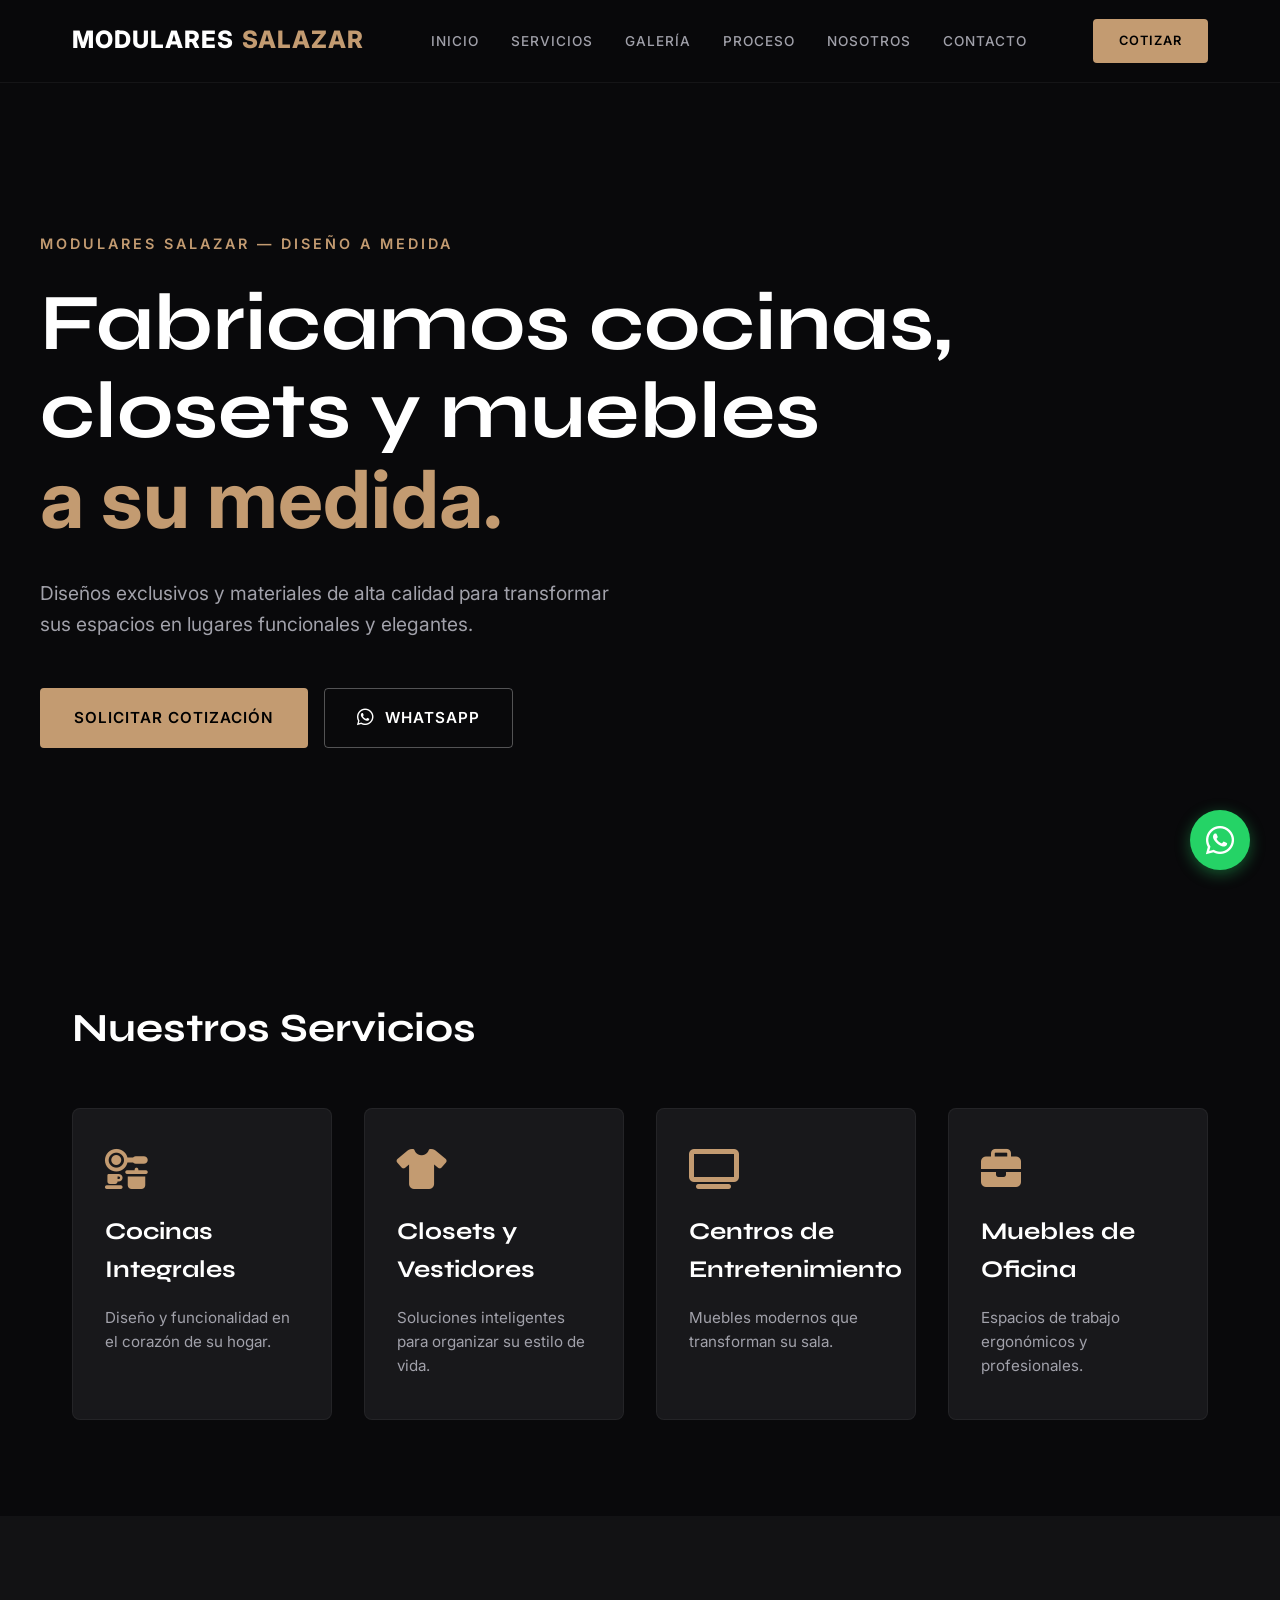
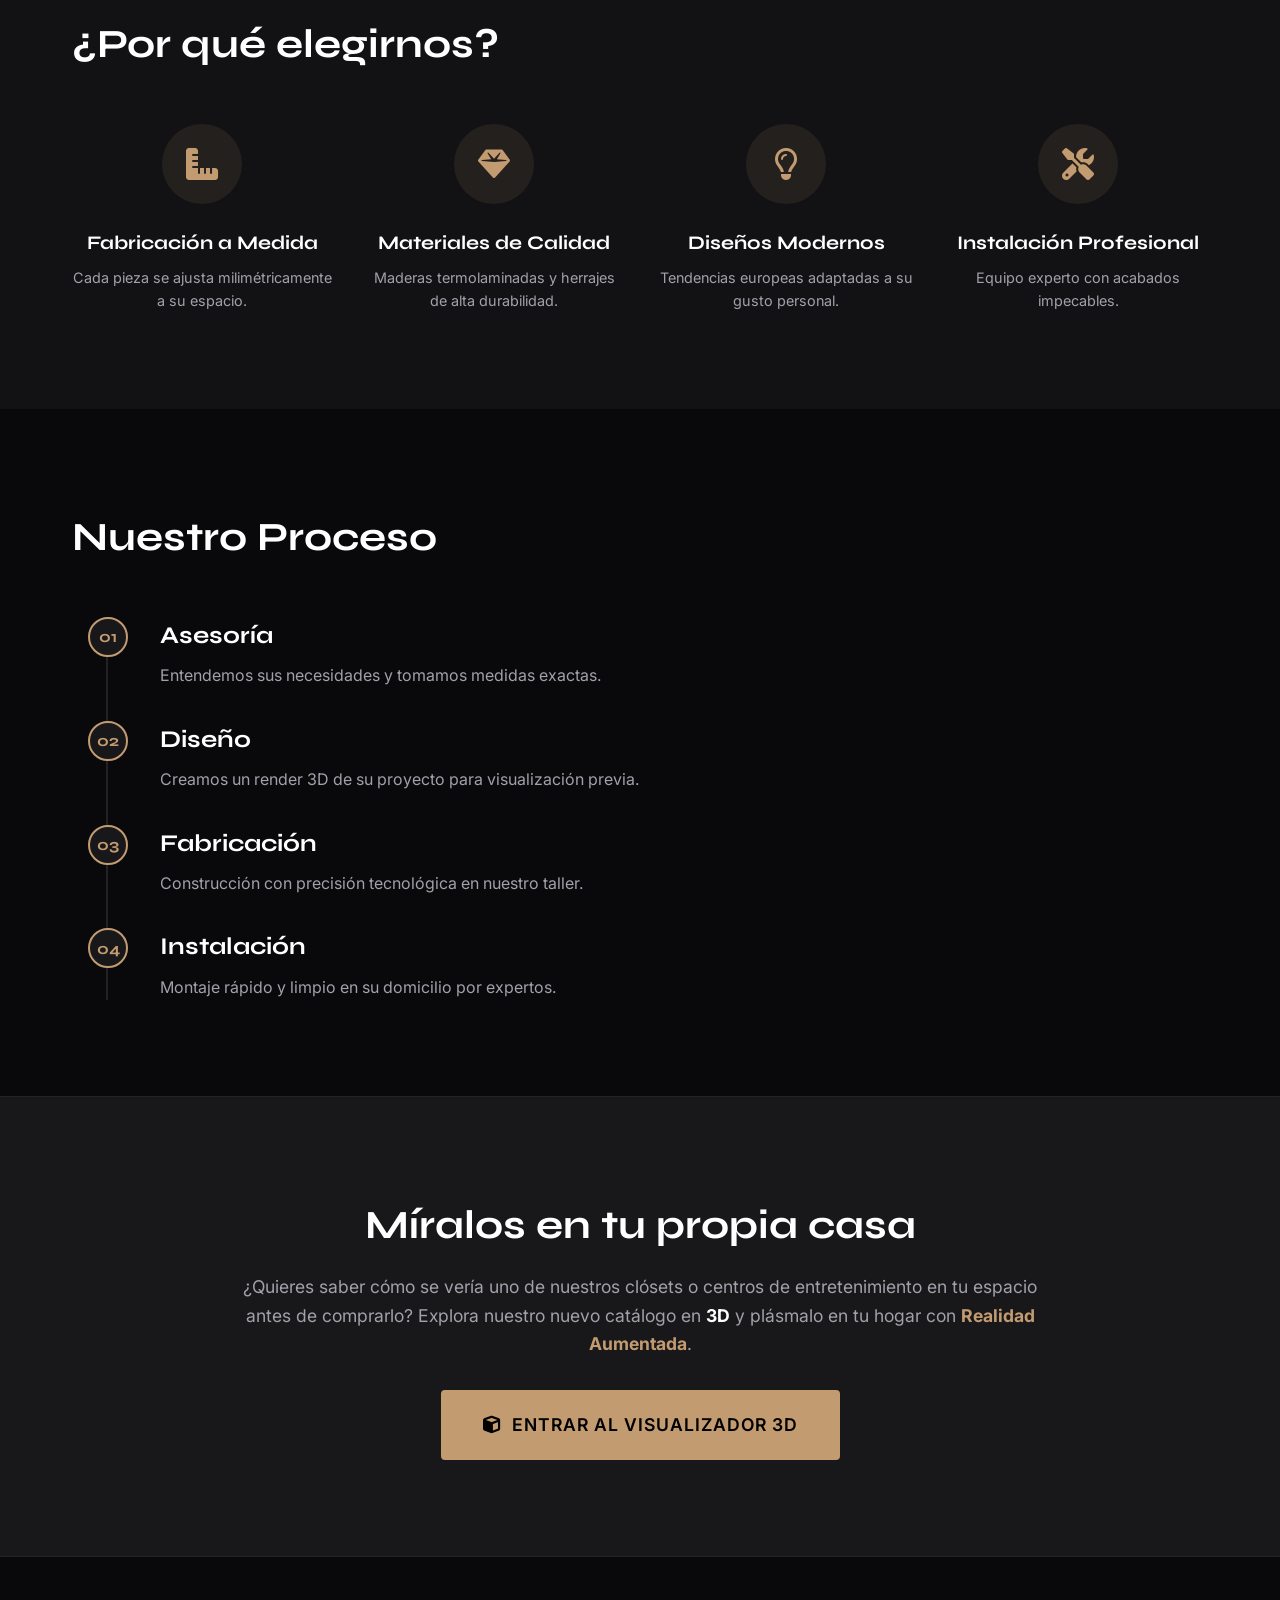
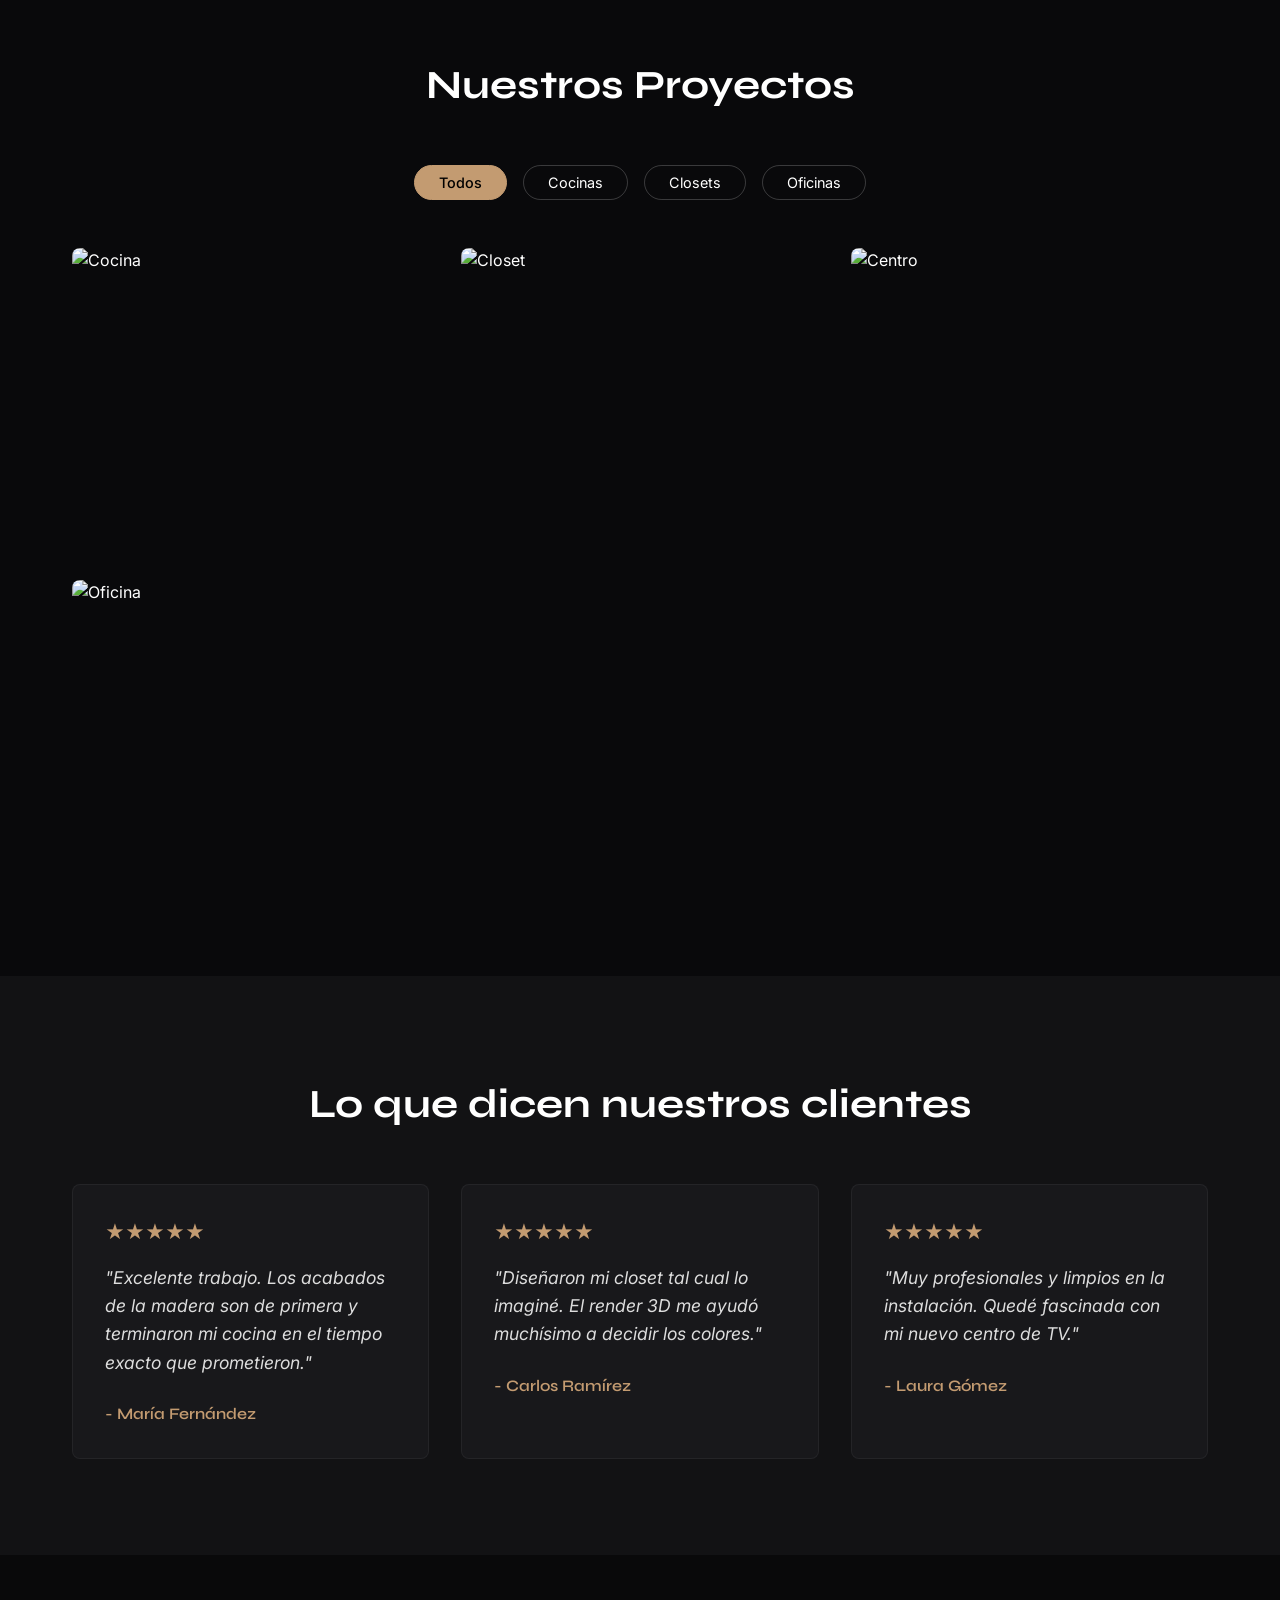
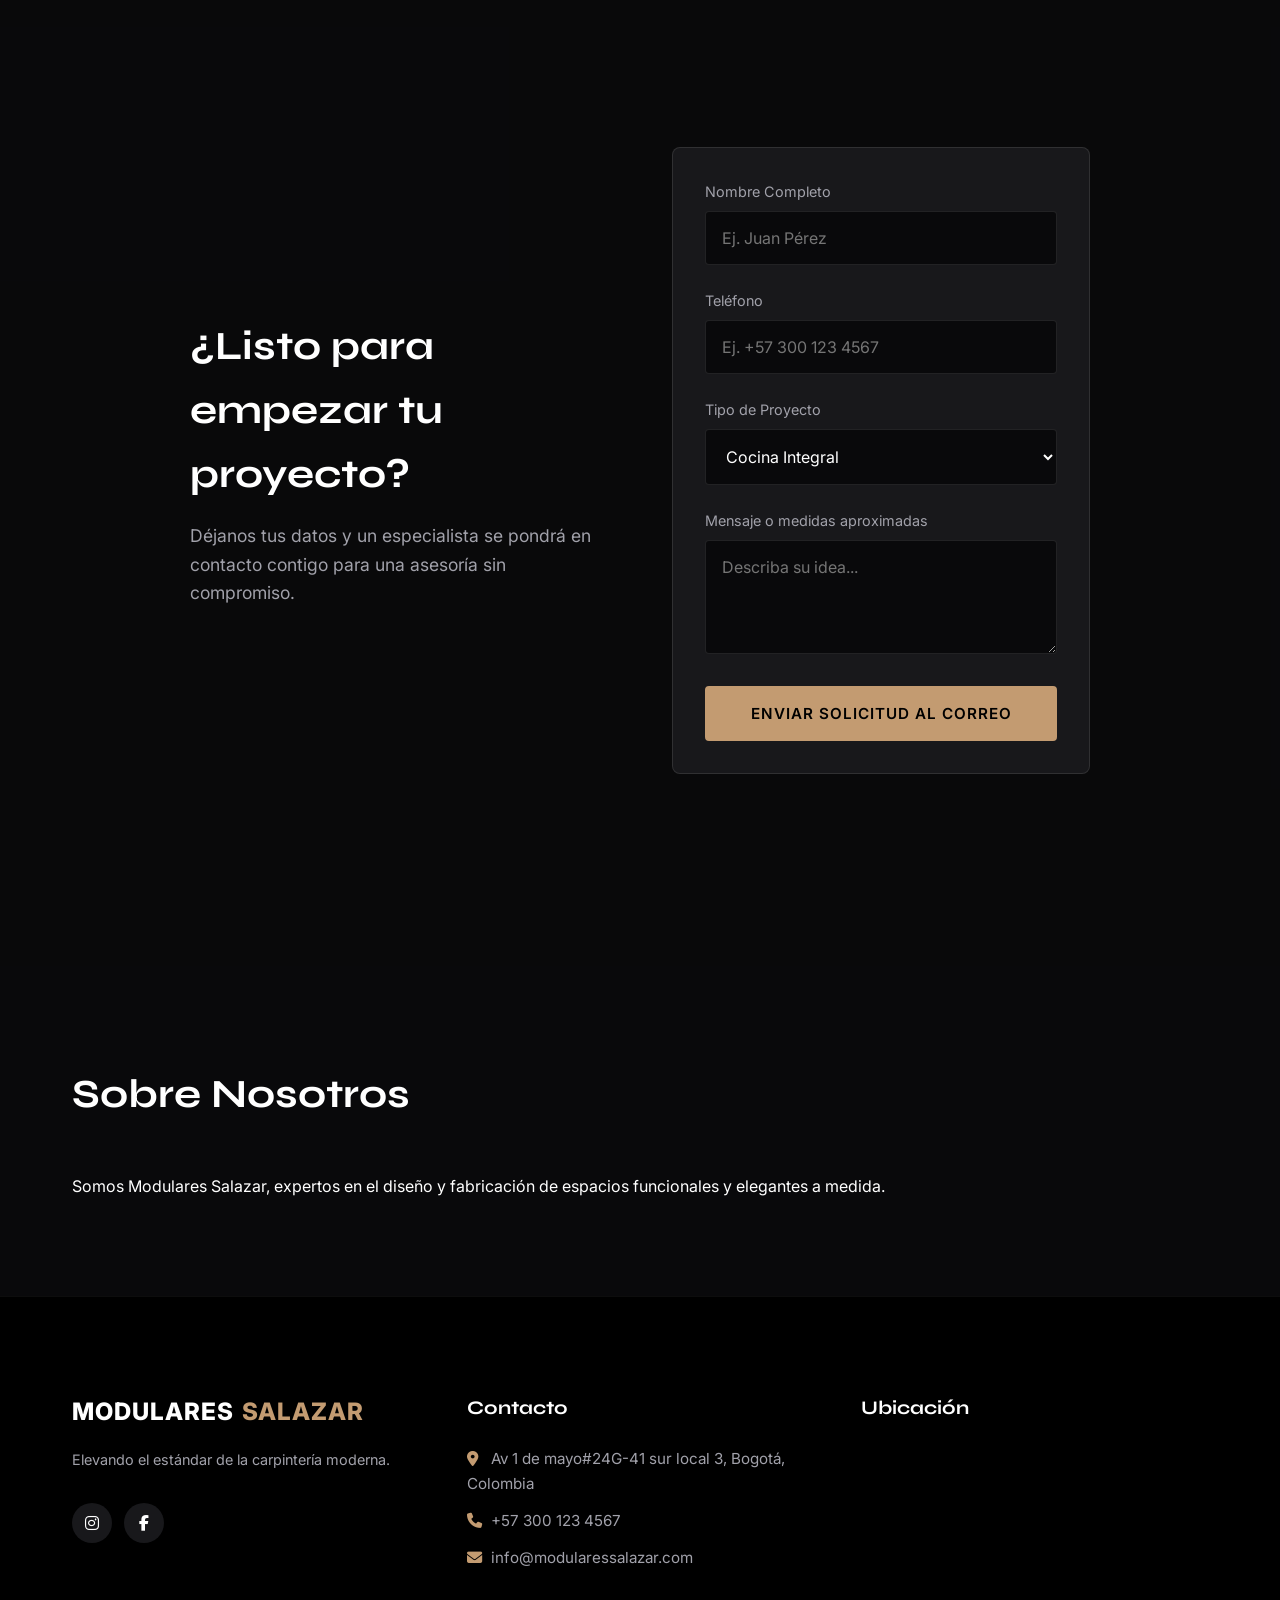
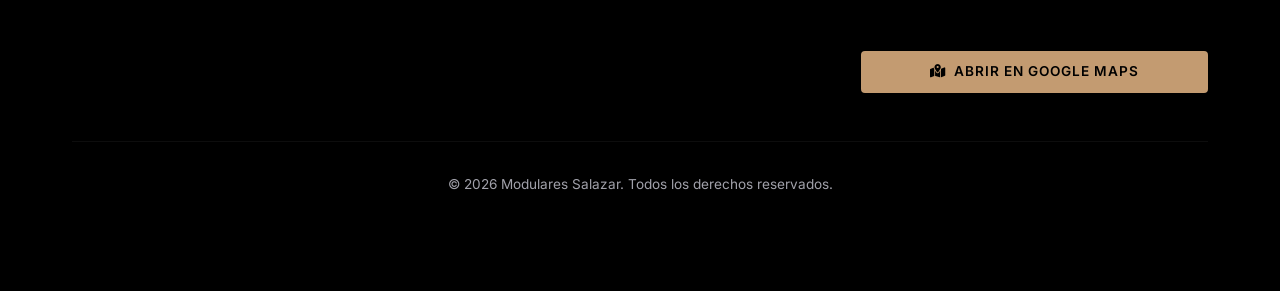
==== index.html @ 011c072b "first commit" ====
<!DOCTYPE html>
<html lang="es">

<head>
    <meta charset="UTF-8">
    <meta name="viewport" content="width=device-width, initial-scale=1.0">
    <title>Modulares Salazar | Diseño a Medida</title>
    <link rel="stylesheet" href="style.css">
    <link rel="preconnect" href="https://fonts.googleapis.com">
    <link rel="preconnect" href="https://fonts.gstatic.com" crossorigin>
    <link
        href="https://fonts.googleapis.com/css2?family=Inter:wght@300;400;500;600&family=Syne:wght@500;600;700;800&display=swap"
        rel="stylesheet">
    <link rel="stylesheet" href="https://cdnjs.cloudflare.com/ajax/libs/font-awesome/6.4.0/css/all.min.css">
</head>

<body>

    <!-- NAVBAR -->
    <nav class="navbar">
        <div class="nav-container">
            <div class="logo">
                <span class="logo-modulares">MODULARES</span> <span class="logo-salazar">SALAZAR</span>
            </div>
            <ul class="nav-links">
                <li><a href="#inicio">INICIO</a></li>
                <li><a href="#servicios">SERVICIOS</a></li>
                <li><a href="#galeria">GALERÍA</a></li>
                <li><a href="#proceso">PROCESO</a></li>
                <li><a href="#nosotros">NOSOTROS</a></li>
                <li><a href="#contacto">CONTACTO</a></li>
            </ul>
            <a href="#cotizar" class="btn btn-primary btn-nav">COTIZAR</a>
            <div class="menu-icon">
                <i class="fa-solid fa-bars"></i>
            </div>
        </div>
    </nav>

    <!-- HERO SECTION -->
    <section id="inicio" class="hero-section">
        <div class="hero-content">
            <div class="subtitle">MODULARES SALAZAR — DISEÑO A MEDIDA</div>
            <h1 class="main-title">
                Fabricamos cocinas,<br>
                closets y muebles<br>
                <span class="highlight">a su medida.</span>
            </h1>
            <p class="description">
                Diseños exclusivos y materiales de alta calidad para transformar sus espacios en lugares funcionales y
                elegantes.
            </p>
            <div class="buttons-container">
                <a href="#cotizar" class="btn btn-primary">SOLICITAR COTIZACIÓN</a>
                <a href="#" class="btn btn-outline">
                    <i class="fa-brands fa-whatsapp"></i> WHATSAPP
                </a>
            </div>
        </div>
    </section>

    <!-- SERVICIOS -->
    <section id="servicios" class="services-section">
        <div class="section-container">
            <h2 class="section-title">Nuestros Servicios</h2>
            <div class="grid services-grid">
                <div class="card service-card">
                    <i class="fa-solid fa-kitchen-set"></i>
                    <h3>Cocinas Integrales</h3>
                    <p>Diseño y funcionalidad en el corazón de su hogar.</p>
                </div>
                <div class="card service-card">
                    <i class="fa-solid fa-shirt"></i>
                    <h3>Closets y Vestidores</h3>
                    <p>Soluciones inteligentes para organizar su estilo de vida.</p>
                </div>
                <div class="card service-card">
                    <i class="fa-solid fa-tv"></i>
                    <h3>Centros de Entretenimiento</h3>
                    <p>Muebles modernos que transforman su sala.</p>
                </div>
                <div class="card service-card">
                    <i class="fa-solid fa-briefcase"></i>
                    <h3>Muebles de Oficina</h3>
                    <p>Espacios de trabajo ergonómicos y profesionales.</p>
                </div>
            </div>
        </div>
    </section>

    <!-- VENTAJAS / POR QUÉ ELEGIRNOS -->
    <section class="advantages-section">
        <div class="section-container">
            <h2 class="section-title">¿Por qué elegirnos?</h2>
            <div class="grid advantages-grid">
                <div class="advantage-item">
                    <div class="icon-wrapper"><i class="fa-solid fa-ruler-combined"></i></div>
                    <h4>Fabricación a Medida</h4>
                    <p>Cada pieza se ajusta milimétricamente a su espacio.</p>
                </div>
                <div class="advantage-item">
                    <div class="icon-wrapper"><i class="fa-solid fa-gem"></i></div>
                    <h4>Materiales de Calidad</h4>
                    <p>Maderas termolaminadas y herrajes de alta durabilidad.</p>
                </div>
                <div class="advantage-item">
                    <div class="icon-wrapper"><i class="fa-regular fa-lightbulb"></i></div>
                    <h4>Diseños Modernos</h4>
                    <p>Tendencias europeas adaptadas a su gusto personal.</p>
                </div>
                <div class="advantage-item">
                    <div class="icon-wrapper"><i class="fa-solid fa-screwdriver-wrench"></i></div>
                    <h4>Instalación Profesional</h4>
                    <p>Equipo experto con acabados impecables.</p>
                </div>
            </div>
        </div>
    </section>

    <!-- PROCESO DE TRABAJO -->
    <section id="proceso" class="process-section">
        <div class="section-container">
            <h2 class="section-title">Nuestro Proceso</h2>
            <div class="timeline">
                <div class="timeline-item">
                    <div class="timeline-number">01</div>
                    <div class="timeline-content">
                        <h3>Asesoría</h3>
                        <p>Entendemos sus necesidades y tomamos medidas exactas.</p>
                    </div>
                </div>
                <div class="timeline-item">
                    <div class="timeline-number">02</div>
                    <div class="timeline-content">
                        <h3>Diseño</h3>
                        <p>Creamos un render 3D de su proyecto para visualización previa.</p>
                    </div>
                </div>
                <div class="timeline-item">
                    <div class="timeline-number">03</div>
                    <div class="timeline-content">
                        <h3>Fabricación</h3>
                        <p>Construcción con precisión tecnológica en nuestro taller.</p>
                    </div>
                </div>
                <div class="timeline-item">
                    <div class="timeline-number">04</div>
                    <div class="timeline-content">
                        <h3>Instalación</h3>
                        <p>Montaje rápido y limpio en su domicilio por expertos.</p>
                    </div>
                </div>
            </div>
        </div>
    </section>

    <!-- BANNER 3D / AR -->
    <section class="ar-banner-section" style="background-color: var(--bg-card); padding: 4rem 2rem; border-top: 1px solid rgba(255,255,255,0.05); border-bottom: 1px solid rgba(255,255,255,0.05); text-align: center;">
        <div class="section-container" style="padding: 2rem;">
            <div style="max-width: 800px; margin: 0 auto;">
                <h2 style="font-family: var(--font-heading); font-size: 2.5rem; margin-bottom: 1rem;">Míralos en tu propia casa</h2>
                <p style="color: var(--text-secondary); font-size: 1.1rem; margin-bottom: 2rem;">¿Quieres saber cómo se vería uno de nuestros clósets o centros de entretenimiento en tu espacio antes de comprarlo? Explora nuestro nuevo catálogo en <b style="color: var(--text-primary);">3D</b> y plásmalo en tu hogar con <b style="color: var(--accent-gold);">Realidad Aumentada</b>.</p>
                <a href="modelos-3d.html" class="btn btn-primary" style="padding: 1.2rem 2.5rem; font-size: 1.1rem;">
                    <i class="fa-solid fa-cube" style="margin-right: 10px;"></i> ENTRAR AL VISUALIZADOR 3D
                </a>
            </div>
        </div>
    </section>

    <!-- GALERÍA -->
    <section id="galeria" class="gallery-section">
        <div class="section-container">
            <h2 class="section-title text-center">Nuestros Proyectos</h2>
            <div class="gallery-filters">
                <button class="filter-btn active">Todos</button>
                <button class="filter-btn">Cocinas</button>
                <button class="filter-btn">Closets</button>
                <button class="filter-btn">Oficinas</button>
            </div>
            <div class="grid gallery-grid">
                <!-- Imagen 1 -->
                <div class="gallery-item">
                    <img src="https://images.unsplash.com/photo-1556910103-1c02745aae4d?ixlib=rb-4.0.3&auto=format&fit=crop&w=600&q=80"
                        alt="Cocina">
                    <div class="gallery-overlay"><span>Cocina Mod. Roma</span></div>
                </div>
                <!-- Imagen 2 -->
                <div class="gallery-item">
                    <img src="https://images.unsplash.com/photo-1583847268964-b28ce8f31586?ixlib=rb-4.0.3&auto=format&fit=crop&w=600&q=80"
                        alt="Closet">
                    <div class="gallery-overlay"><span>Closet Premium</span></div>
                </div>
                <!-- Imagen 3 -->
                <div class="gallery-item">
                    <img src="https://images.unsplash.com/photo-1600607686527-6fb886090705?ixlib=rb-4.0.3&auto=format&fit=crop&w=600&q=80"
                        alt="Centro">
                    <div class="gallery-overlay"><span>Centro de Entretenimiento</span></div>
                </div>
                <!-- Imagen 4 -->
                <div class="gallery-item">
                    <img src="https://images.unsplash.com/photo-1560448204-e02f11c3d0e2?ixlib=rb-4.0.3&auto=format&fit=crop&w=600&q=80"
                        alt="Oficina">
                    <div class="gallery-overlay"><span>Oficina Ejecutiva</span></div>
                </div>
            </div>
        </div>
    </section>

    <!-- TESTIMONIOS -->
    <section class="testimonials-section">
        <div class="section-container">
            <h2 class="section-title text-center">Lo que dicen nuestros clientes</h2>
            <div class="grid testimonials-grid">
                <div class="testimonial-card">
                    <div class="stars">★★★★★</div>
                    <p>"Excelente trabajo. Los acabados de la madera son de primera y terminaron mi cocina en el tiempo
                        exacto que prometieron."</p>
                    <div class="author">- María Fernández</div>
                </div>
                <div class="testimonial-card">
                    <div class="stars">★★★★★</div>
                    <p>"Diseñaron mi closet tal cual lo imaginé. El render 3D me ayudó muchísimo a decidir los colores."
                    </p>
                    <div class="author">- Carlos Ramírez</div>
                </div>
                <div class="testimonial-card">
                    <div class="stars">★★★★★</div>
                    <p>"Muy profesionales y limpios en la instalación. Quedé fascinada con mi nuevo centro de TV."</p>
                    <div class="author">- Laura Gómez</div>
                </div>
            </div>
        </div>
    </section>

    <!-- FORMULARIO DE COTIZACIÓN -->
    <section id="cotizar" class="quote-section">
        <div class="section-container">
            <div class="quote-wrapper">
                <div class="quote-text">
                    <h2>¿Listo para empezar tu proyecto?</h2>
                    <p>Déjanos tus datos y un especialista se pondrá en contacto contigo para una asesoría sin
                        compromiso.</p>
                </div>
                <form id="contactForm" class="quote-form" action="https://formsubmit.co/nextlineenterprice@gmail.com" method="POST">
                    <!-- FormSubmit Configuration -->
                    <input type="hidden" name="_subject" value="Nueva Solicitud de Cotización">
                    <input type="hidden" name="_template" value="table">
                    <!-- Deshabilitar el Captcha para permitir el envío silencioso por AJAX -->
                    <input type="hidden" name="_captcha" value="false">

                    <div class="form-group">
                        <label>Nombre Completo</label>
                        <input type="text" name="Nombre" placeholder="Ej. Juan Pérez" required>
                    </div>
                    <div class="form-group">
                        <label>Teléfono</label>
                        <input type="tel" name="Telefono" placeholder="Ej. +57 300 123 4567" required>
                    </div>
                    <div class="form-group">
                        <label>Tipo de Proyecto</label>
                        <select name="Servicio" required>
                            <option value="Cocina Integral">Cocina Integral</option>
                            <option value="Closet / Vestidor">Closet / Vestidor</option>
                            <option value="Centro de Entretenimiento">Centro de Entretenimiento</option>
                            <option value="Muebles de Oficina">Muebles de Oficina</option>
                            <option value="Otro">Otro</option>
                        </select>
                    </div>
                    <div class="form-group">
                        <label>Mensaje o medidas aproximadas</label>
                        <textarea name="Mensaje" rows="4" placeholder="Describa su idea..." required></textarea>
                    </div>
                    <button type="submit" id="submitBtn" class="btn btn-primary w-100">ENVIAR SOLICITUD AL CORREO</button>
                    <!-- Contenedor para el mensaje de respuesta -->
                    <div id="formMessage" style="display: none; margin-top: 1rem; padding: 1rem; border-radius: 4px; text-align: center; font-weight: 500;"></div>
                </form>
            </div>
        </div>
    </section>

    <!-- SOBRE NOSOTROS -->
    <section id="nosotros" class="about-section">
        <div class="section-container">
            <h2 class="section-title">Sobre Nosotros</h2>
            <p>Somos Modulares Salazar, expertos en el diseño y fabricación de espacios funcionales y elegantes a
                medida.</p>
        </div>
    </section>

    <!-- CONTACTO Y FOOTER -->
    <footer id="contacto" class="footer-section">
        <div class="section-container">
            <div class="grid footer-grid">
                <div class="footer-info">
                    <div class="logo">
                        <span class="logo-modulares">MODULARES</span> <span class="logo-salazar">SALAZAR</span>
                    </div>
                    <p class="footer-slogan">Elevando el estándar de la carpintería moderna.</p>
                    <div class="social-links">
                        <a href="#"><i class="fa-brands fa-instagram"></i></a>
                        <a href="#"><i class="fa-brands fa-facebook-f"></i></a>
                    </div>
                </div>
                <div class="footer-contact">
                    <h3>Contacto</h3>
                    <p><i class="fa-solid fa-location-dot"></i> Av 1 de mayo#24G-41 sur local 3, Bogotá, Colombia</p>
                    <p><i class="fa-solid fa-phone"></i> +57 300 123 4567</p>
                    <p><i class="fa-solid fa-envelope"></i> info@modularessalazar.com</p>
                </div>
                <div class="footer-map">
                    <h3>Ubicación</h3>
                    <iframe
                        src="https://maps.google.com/maps?width=100%25&amp;height=600&amp;hl=en&amp;q=Av%201%20de%20mayo%2324G-41%20sur%20local%203,%20Bogota,%20Colombia+(Modulares%20Salazar)&amp;t=&amp;z=15&amp;ie=UTF8&amp;iwloc=B&amp;output=embed"
                        width="100%" height="180" style="border: 0; border-radius: 8px; margin-bottom: 1rem;"
                        allowfullscreen="" loading="lazy" referrerpolicy="no-referrer-when-downgrade"
                        title="Mapa de ubicación"></iframe>
                    <a href="https://www.google.com/maps/search/?api=1&query=Av+1+de+mayo%2324G-41+sur+local+3%2C+Bogot%C3%A1%2C+Colombia"
                        target="_blank" rel="noopener noreferrer" class="btn btn-primary w-100 text-center"
                        style="font-size: 0.85rem; padding: 0.5rem;">
                        <i class="fa-solid fa-map-location-dot" style="margin-right: 8px;"></i> ABRIR EN GOOGLE MAPS
                    </a>
                </div>
            </div>
            <div class="footer-bottom">
                <p>&copy; 2026 Modulares Salazar. Todos los derechos reservados.</p>
            </div>
        </div>
    </footer>

    <!-- Botón Whatsapp -->
    <a href="#" class="floating-whatsapp">
        <i class="fa-brands fa-whatsapp"></i>
    </a>

    <script src="script.js"></script>
</body>

</html>
---- style.css ----
/* Base Resets & Variables */
:root {
    --bg-dark: #09090b;
    --bg-card: #18181b;
    --text-primary: #ffffff;
    --text-secondary: #a1a1aa;
    --accent-gold: #c39b71;
    --accent-gold-hover: #b08d6a;
    --font-heading: 'Syne', sans-serif;
    --font-body: 'Inter', sans-serif;
    --transition: all 0.3s ease;
}

html {
    scroll-behavior: smooth;
}

* {
    margin: 0;
    padding: 0;
    box-sizing: border-box;
    font-family: var(--font-body);
}

body {
    background-color: var(--bg-dark);
    color: var(--text-primary);
    line-height: 1.6;
    overflow-x: hidden;
}

h1,
h2,
h3,
h4,
.logo {
    font-family: var(--font-heading);
}

.text-center {
    text-align: center;
}

.w-100 {
    width: 100%;
}

.section-container {
    max-width: 1200px;
    margin: 0 auto;
    padding: 6rem 2rem;
}

.section-title {
    font-size: 2.5rem;
    font-weight: 700;
    margin-bottom: 3rem;
    color: #fff;
}

/* Grid Layouts */
.grid {
    display: grid;
    gap: 2rem;
}

.services-grid {
    grid-template-columns: repeat(auto-fit, minmax(250px, 1fr));
}

.advantages-grid {
    grid-template-columns: repeat(auto-fit, minmax(200px, 1fr));
}

.gallery-grid {
    grid-template-columns: repeat(auto-fill, minmax(280px, 1fr));
}

.testimonials-grid {
    grid-template-columns: repeat(auto-fit, minmax(300px, 1fr));
}

.footer-grid {
    grid-template-columns: repeat(auto-fit, minmax(280px, 1fr));
    align-items: start;
    gap: 3rem;
}

.footer-map h3 {
    margin-bottom: 1.5rem;
    font-size: 1.2rem;
}

/* Buttons */
.btn {
    display: inline-flex;
    justify-content: center;
    align-items: center;
    padding: 1rem 2rem;
    font-size: 0.95rem;
    font-weight: 600;
    text-decoration: none;
    text-transform: uppercase;
    letter-spacing: 1px;
    border-radius: 4px;
    transition: var(--transition);
}

.btn-primary {
    background-color: var(--accent-gold);
    color: #000;
    border: 2px solid var(--accent-gold);
    cursor: pointer;
}

.btn-primary:hover {
    background-color: var(--accent-gold-hover);
    border-color: var(--accent-gold-hover);
}

.btn-outline {
    background-color: transparent;
    color: white;
    border: 1px solid rgba(255, 255, 255, 0.3);
}

.btn-outline i {
    margin-right: 10px;
    font-size: 1.2rem;
}

.btn-outline:hover {
    background-color: rgba(255, 255, 255, 0.1);
    border-color: rgba(255, 255, 255, 0.5);
}

/* --- Navbar --- */
.navbar {
    position: fixed;
    top: 0;
    left: 0;
    width: 100%;
    z-index: 100;
    background-color: rgba(9, 9, 11, 0.85);
    backdrop-filter: blur(10px);
    border-bottom: 1px solid rgba(255, 255, 255, 0.05);
}

.nav-container {
    max-width: 1200px;
    margin: 0 auto;
    padding: 1.2rem 2rem;
    display: flex;
    justify-content: space-between;
    align-items: center;
}

.logo {
    font-size: 1.5rem;
    font-weight: 800;
    letter-spacing: 1px;
}

.logo-modulares {
    color: #ffffff;
}

.logo-salazar {
    color: var(--accent-gold);
}

.nav-links {
    display: flex;
    list-style: none;
    gap: 2rem;
    align-items: center;
}

.nav-links a {
    color: var(--text-secondary);
    text-decoration: none;
    font-size: 0.85rem;
    font-weight: 500;
    letter-spacing: 1px;
    transition: var(--transition);
}

.nav-links a:hover {
    color: var(--accent-gold);
}

.btn-nav {
    padding: 0.6rem 1.5rem;
    font-size: 0.8rem;
}

.menu-icon {
    display: none;
    font-size: 1.5rem;
    cursor: pointer;
}

/* --- Hero Section --- */
.hero-section {
    position: relative;
    height: 100vh;
    min-height: 800px;
    background-image: linear-gradient(to bottom, rgba(9, 9, 11, 0.5) 0%, rgba(9, 9, 11, 0.8) 60%, rgba(9, 9, 11, 1) 100%),
        url('https://images.unsplash.com/photo-1556910103-1c02745aae4d?ixlib=rb-4.0.3&auto=format&fit=crop&w=1920&q=80');
    background-size: cover;
    background-position: center;
    display: flex;
    flex-direction: column;
    justify-content: center;
    padding: 0 2rem;
}

.hero-content {
    max-width: 1200px;
    margin: 0 auto;
    width: 100%;
    margin-top: 5rem;
    z-index: 10;
}

.subtitle {
    font-size: 0.9rem;
    font-weight: 600;
    letter-spacing: 3px;
    color: var(--accent-gold);
    margin-bottom: 1.5rem;
}

.main-title {
    font-size: 5rem;
    line-height: 1.1;
    margin-bottom: 2rem;
}

.main-title .highlight {
    color: var(--accent-gold);
}

.description {
    font-size: 1.2rem;
    color: var(--text-secondary);
    margin-bottom: 3rem;
    max-width: 600px;
}

.buttons-container {
    display: flex;
    gap: 1rem;
    flex-wrap: wrap;
}

/* --- Services --- */
.card {
    background-color: var(--bg-card);
    padding: 2.5rem 2rem;
    border-radius: 8px;
    border: 1px solid rgba(255, 255, 255, 0.05);
    transition: var(--transition);
}

.card:hover {
    transform: translateY(-5px);
    border-color: rgba(195, 155, 113, 0.3);
}

.card i {
    font-size: 2.5rem;
    color: var(--accent-gold);
    margin-bottom: 1.5rem;
}

.card h3 {
    font-size: 1.5rem;
    margin-bottom: 1rem;
}

.card p {
    color: var(--text-secondary);
    font-size: 0.95rem;
}

/* --- Advantages --- */
.advantages-section {
    background-color: #121214;
}

.advantage-item {
    text-align: center;
}

.icon-wrapper {
    width: 80px;
    height: 80px;
    margin: 0 auto 1.5rem auto;
    background-color: rgba(195, 155, 113, 0.1);
    border-radius: 50%;
    display: flex;
    justify-content: center;
    align-items: center;
    color: var(--accent-gold);
    font-size: 2rem;
}

.advantage-item h4 {
    font-size: 1.2rem;
    margin-bottom: 0.5rem;
}

.advantage-item p {
    color: var(--text-secondary);
    font-size: 0.9rem;
}

/* --- Process Timeline --- */
.timeline {
    display: flex;
    flex-direction: column;
    gap: 2rem;
    position: relative;
    padding-left: 1rem;
}

.timeline::before {
    content: '';
    position: absolute;
    left: 2.1rem;
    top: 0;
    bottom: 0;
    width: 2px;
    background-color: rgba(255, 255, 255, 0.1);
}

.timeline-item {
    display: flex;
    gap: 2rem;
    position: relative;
}

.timeline-number {
    width: 40px;
    height: 40px;
    background-color: var(--bg-card);
    color: var(--accent-gold);
    border: 2px solid var(--accent-gold);
    border-radius: 50%;
    display: flex;
    justify-content: center;
    align-items: center;
    font-weight: 700;
    z-index: 2;
    font-family: var(--font-heading);
    flex-shrink: 0;
}

.timeline-content h3 {
    font-size: 1.5rem;
    margin-bottom: 0.5rem;
}

.timeline-content p {
    color: var(--text-secondary);
}

/* --- Gallery --- */
.gallery-filters {
    display: flex;
    flex-wrap: wrap;
    justify-content: center;
    gap: 1rem;
    margin-bottom: 3rem;
}

.filter-btn {
    background: none;
    border: 1px solid rgba(255, 255, 255, 0.2);
    color: white;
    padding: 0.5rem 1.5rem;
    border-radius: 30px;
    cursor: pointer;
    font-size: 0.9rem;
    transition: var(--transition);
}

.filter-btn:hover,
.filter-btn.active {
    background-color: var(--accent-gold);
    border-color: var(--accent-gold);
    color: #000;
    font-weight: 500;
}

.gallery-item {
    position: relative;
    border-radius: 8px;
    overflow: hidden;
    height: 300px;
}

.gallery-item img {
    width: 100%;
    height: 100%;
    object-fit: cover;
    transition: transform 0.5s ease;
}

.gallery-overlay {
    position: absolute;
    top: 0;
    left: 0;
    width: 100%;
    height: 100%;
    background-color: rgba(0, 0, 0, 0.7);
    display: flex;
    justify-content: center;
    align-items: center;
    opacity: 0;
    transition: var(--transition);
}

.gallery-overlay span {
    font-family: var(--font-heading);
    font-size: 1.2rem;
    font-weight: 600;
    color: white;
    transform: translateY(20px);
    transition: var(--transition);
}

.gallery-item:hover img {
    transform: scale(1.05);
}

.gallery-item:hover .gallery-overlay {
    opacity: 1;
}

.gallery-item:hover .gallery-overlay span {
    transform: translateY(0);
}

/* --- Testimonials --- */
.testimonials-section {
    background-color: #121214;
}

.testimonial-card {
    background-color: var(--bg-card);
    padding: 2rem;
    border-radius: 8px;
    border: 1px solid rgba(255, 255, 255, 0.05);
}

.stars {
    color: var(--accent-gold);
    margin-bottom: 1rem;
    font-size: 1.2rem;
}

.testimonial-card p {
    font-size: 1.1rem;
    font-style: italic;
    color: #ddd;
    margin-bottom: 1.5rem;
}

.author {
    color: var(--accent-gold);
    font-weight: 600;
    font-family: var(--font-heading);
}

/* --- Quote Form --- */
.quote-section {
    background-image: url('https://images.unsplash.com/photo-1513694203232-719a280e022f?ixlib=rb-4.0.3&auto=format&fit=crop&w=1920&q=80');
    background-size: cover;
    background-position: center;
    position: relative;
    padding: 6rem 2rem;
}

.quote-section::before {
    content: '';
    position: absolute;
    inset: 0;
    background-color: rgba(9, 9, 11, 0.9);
}

.quote-wrapper {
    position: relative;
    z-index: 10;
    max-width: 900px;
    margin: 0 auto;
    display: grid;
    grid-template-columns: 1fr 1fr;
    gap: 4rem;
    align-items: center;
}

.quote-text h2 {
    font-size: 2.5rem;
    margin-bottom: 1rem;
}

.quote-text p {
    color: var(--text-secondary);
    font-size: 1.1rem;
}

.quote-form {
    background-color: var(--bg-card);
    padding: 2rem;
    border-radius: 8px;
    border: 1px solid rgba(255, 255, 255, 0.1);
}

.form-group {
    margin-bottom: 1.5rem;
}

.form-group label {
    display: block;
    margin-bottom: 0.5rem;
    font-size: 0.9rem;
    color: var(--text-secondary);
}

.form-group input,
.form-group select,
.form-group textarea {
    width: 100%;
    padding: 1rem;
    background-color: #09090b;
    border: 1px solid rgba(255, 255, 255, 0.1);
    color: white;
    border-radius: 4px;
    font-size: 1rem;
    outline: none;
    transition: var(--transition);
}

.form-group input:focus,
.form-group select:focus,
.form-group textarea:focus {
    border-color: var(--accent-gold);
}

/* --- Footer --- */
.footer-section {
    background-color: #000;
    border-top: 1px solid rgba(255, 255, 255, 0.05);
}

.footer-slogan {
    color: var(--text-secondary);
    margin: 1rem 0 2rem;
    font-size: 0.9rem;
}

.social-links a {
    color: white;
    background-color: var(--bg-card);
    width: 40px;
    height: 40px;
    display: inline-flex;
    justify-content: center;
    align-items: center;
    border-radius: 50%;
    margin-right: 0.5rem;
    text-decoration: none;
    transition: var(--transition);
}

.social-links a:hover {
    background-color: var(--accent-gold);
    color: #000;
}

.footer-contact h3 {
    margin-bottom: 1.5rem;
    font-size: 1.2rem;
}

.footer-contact p {
    color: var(--text-secondary);
    margin-bottom: 0.8rem;
    font-size: 0.95rem;
}

.footer-contact i {
    color: var(--accent-gold);
    width: 20px;
}

.footer-bottom {
    text-align: center;
    border-top: 1px solid rgba(255, 255, 255, 0.05);
    margin-top: 3rem;
    padding-top: 2rem;
    color: var(--text-secondary);
    font-size: 0.85rem;
}

/* Floating WhatsApp */
.floating-whatsapp {
    position: fixed;
    bottom: 30px;
    right: 30px;
    width: 60px;
    height: 60px;
    background-color: #25D366;
    color: white;
    border-radius: 50%;
    font-size: 2rem;
    display: flex;
    justify-content: center;
    align-items: center;
    z-index: 1000;
    box-shadow: 0 4px 15px rgba(37, 211, 102, 0.4);
    text-decoration: none;
    transition: var(--transition);
}

.floating-whatsapp:hover {
    transform: scale(1.1);
}

/* --- Responsiveness --- */
@media (max-width: 900px) {
    .quote-wrapper {
        grid-template-columns: 1fr;
        gap: 2rem;
    }
}

@media (max-width: 768px) {
    .nav-links {
        display: none;
    }

    .btn-nav {
        display: none;
    }

    .menu-icon {
        display: block;
    }

    .main-title {
        font-size: 3rem;
    }

    .footer-grid {
        grid-template-columns: 1fr;
        gap: 3rem;
    }

    .timeline::before {
        left: 1rem;
    }

    .timeline-item {
        gap: 1rem;
    }

    .timeline-number {
        width: 30px;
        height: 30px;
        font-size: 0.9rem;
        margin-left: -5px;
    }

    .hero-content {
        padding-top: 0;
    }
}
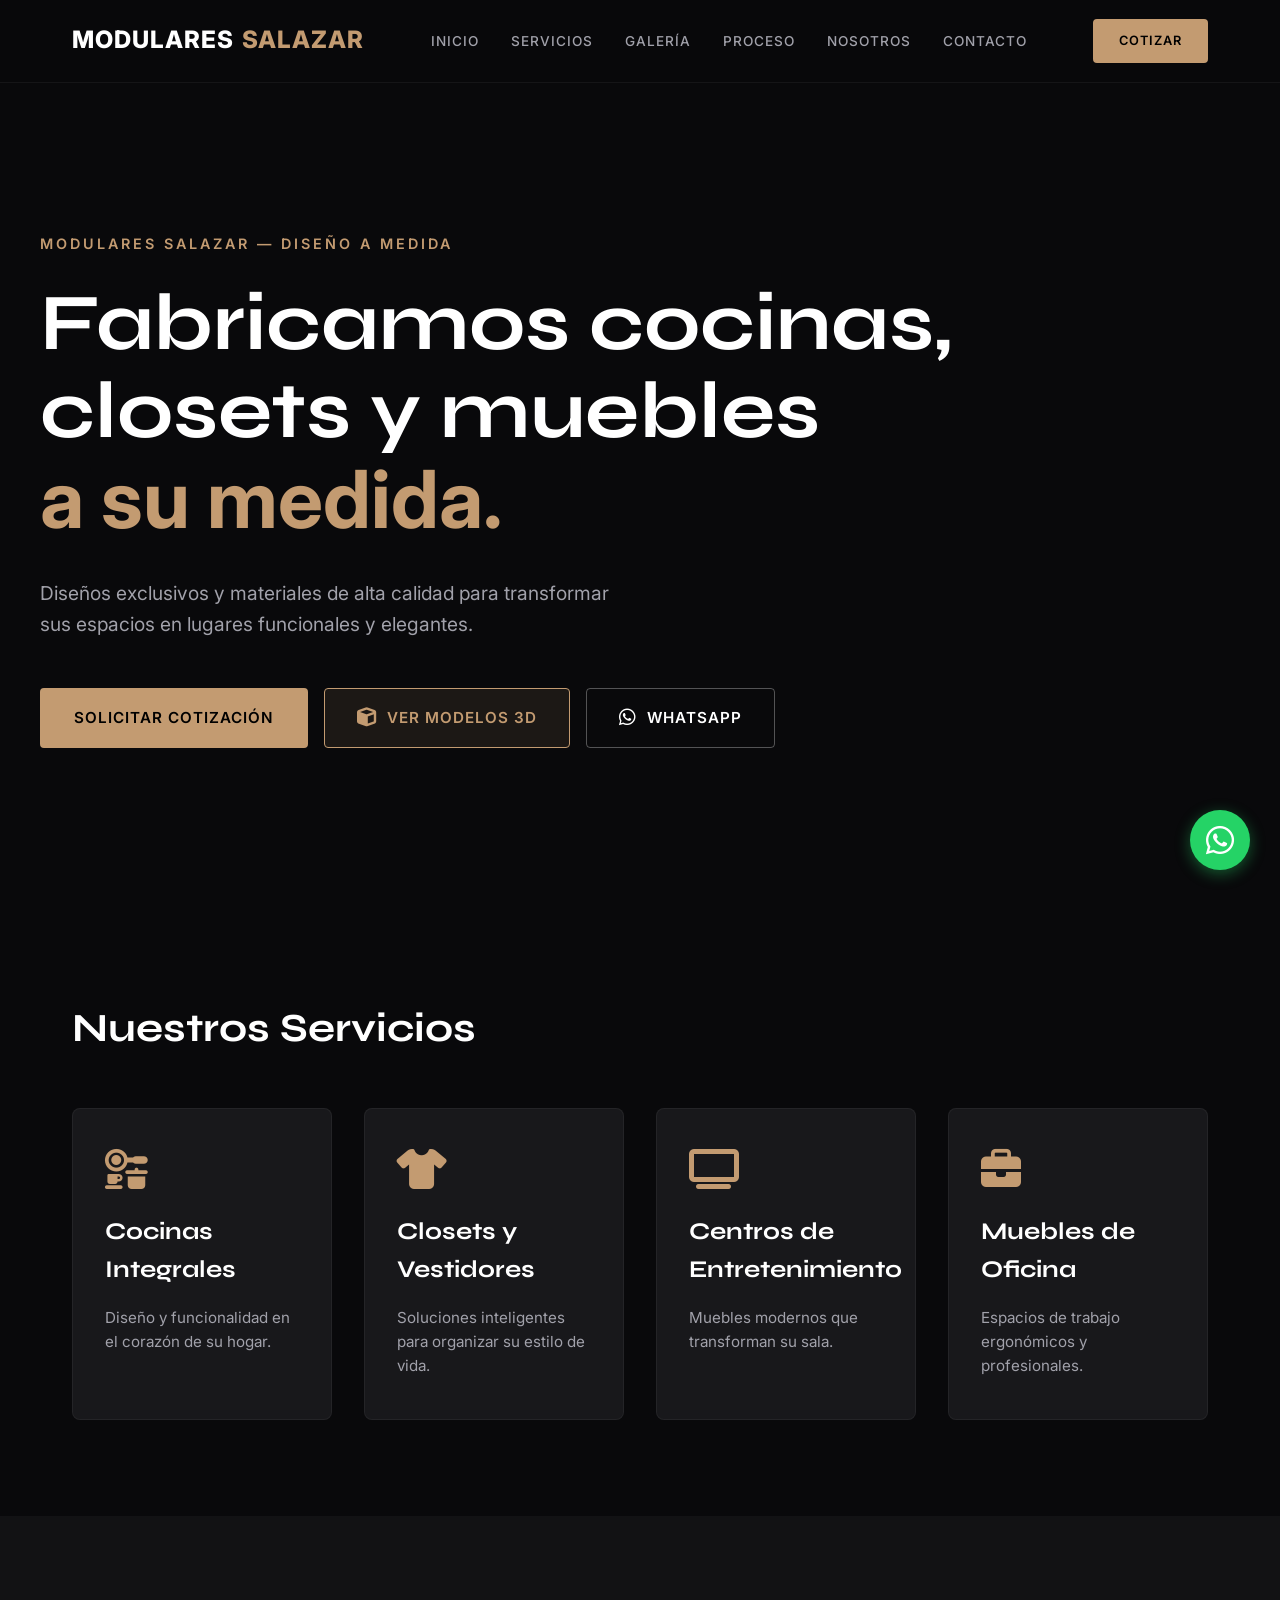
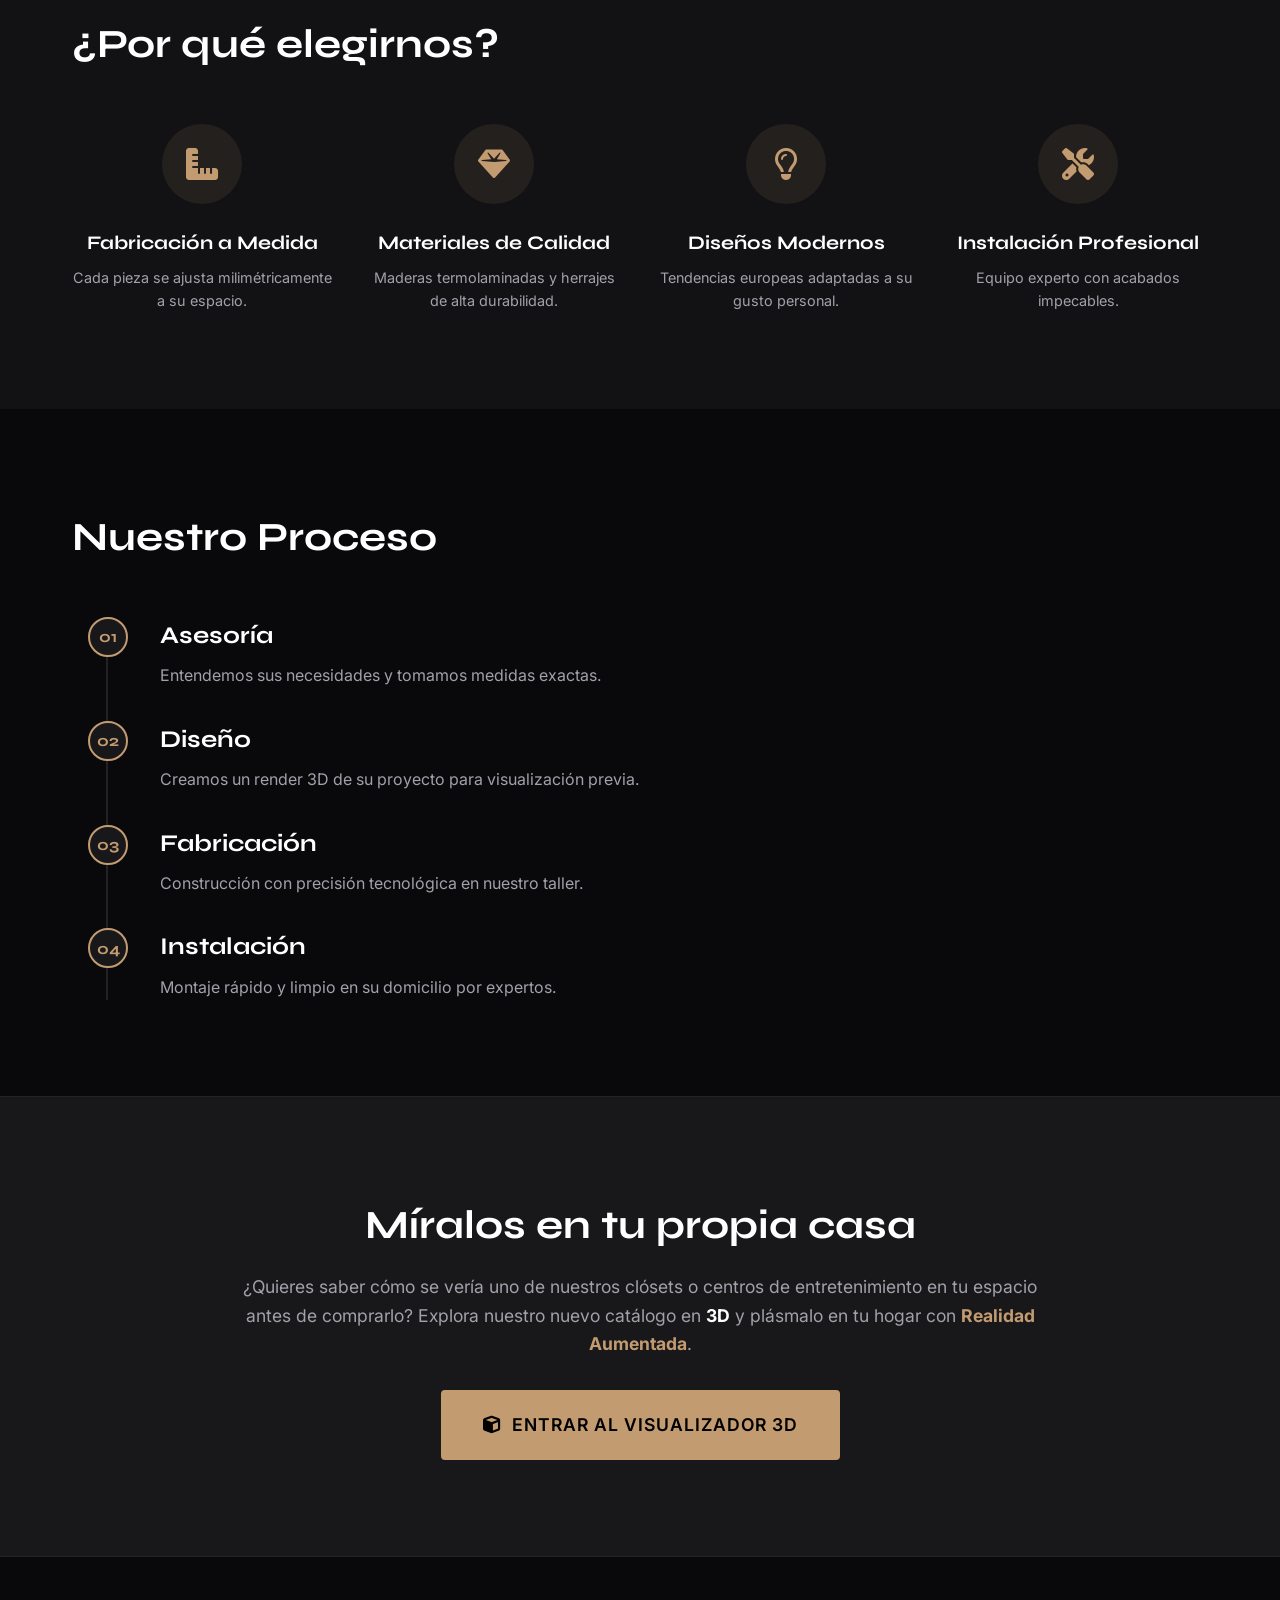
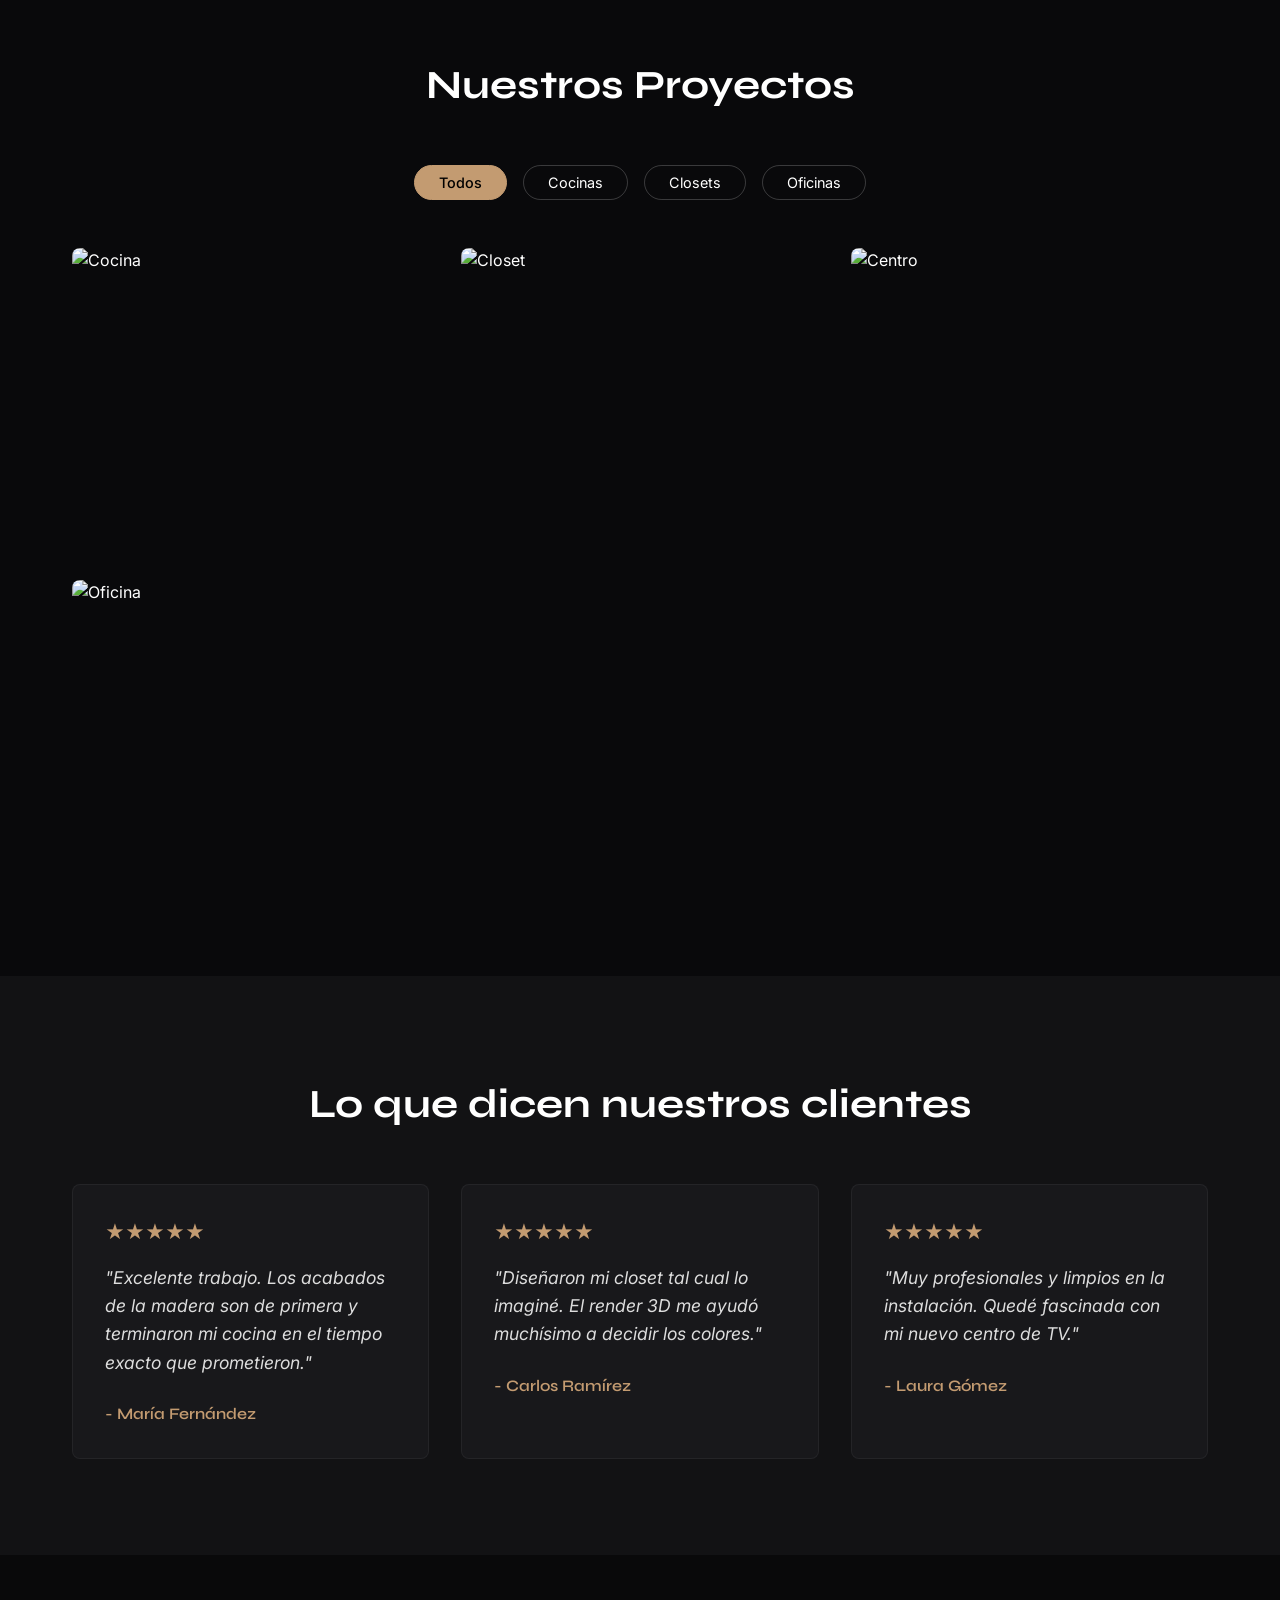
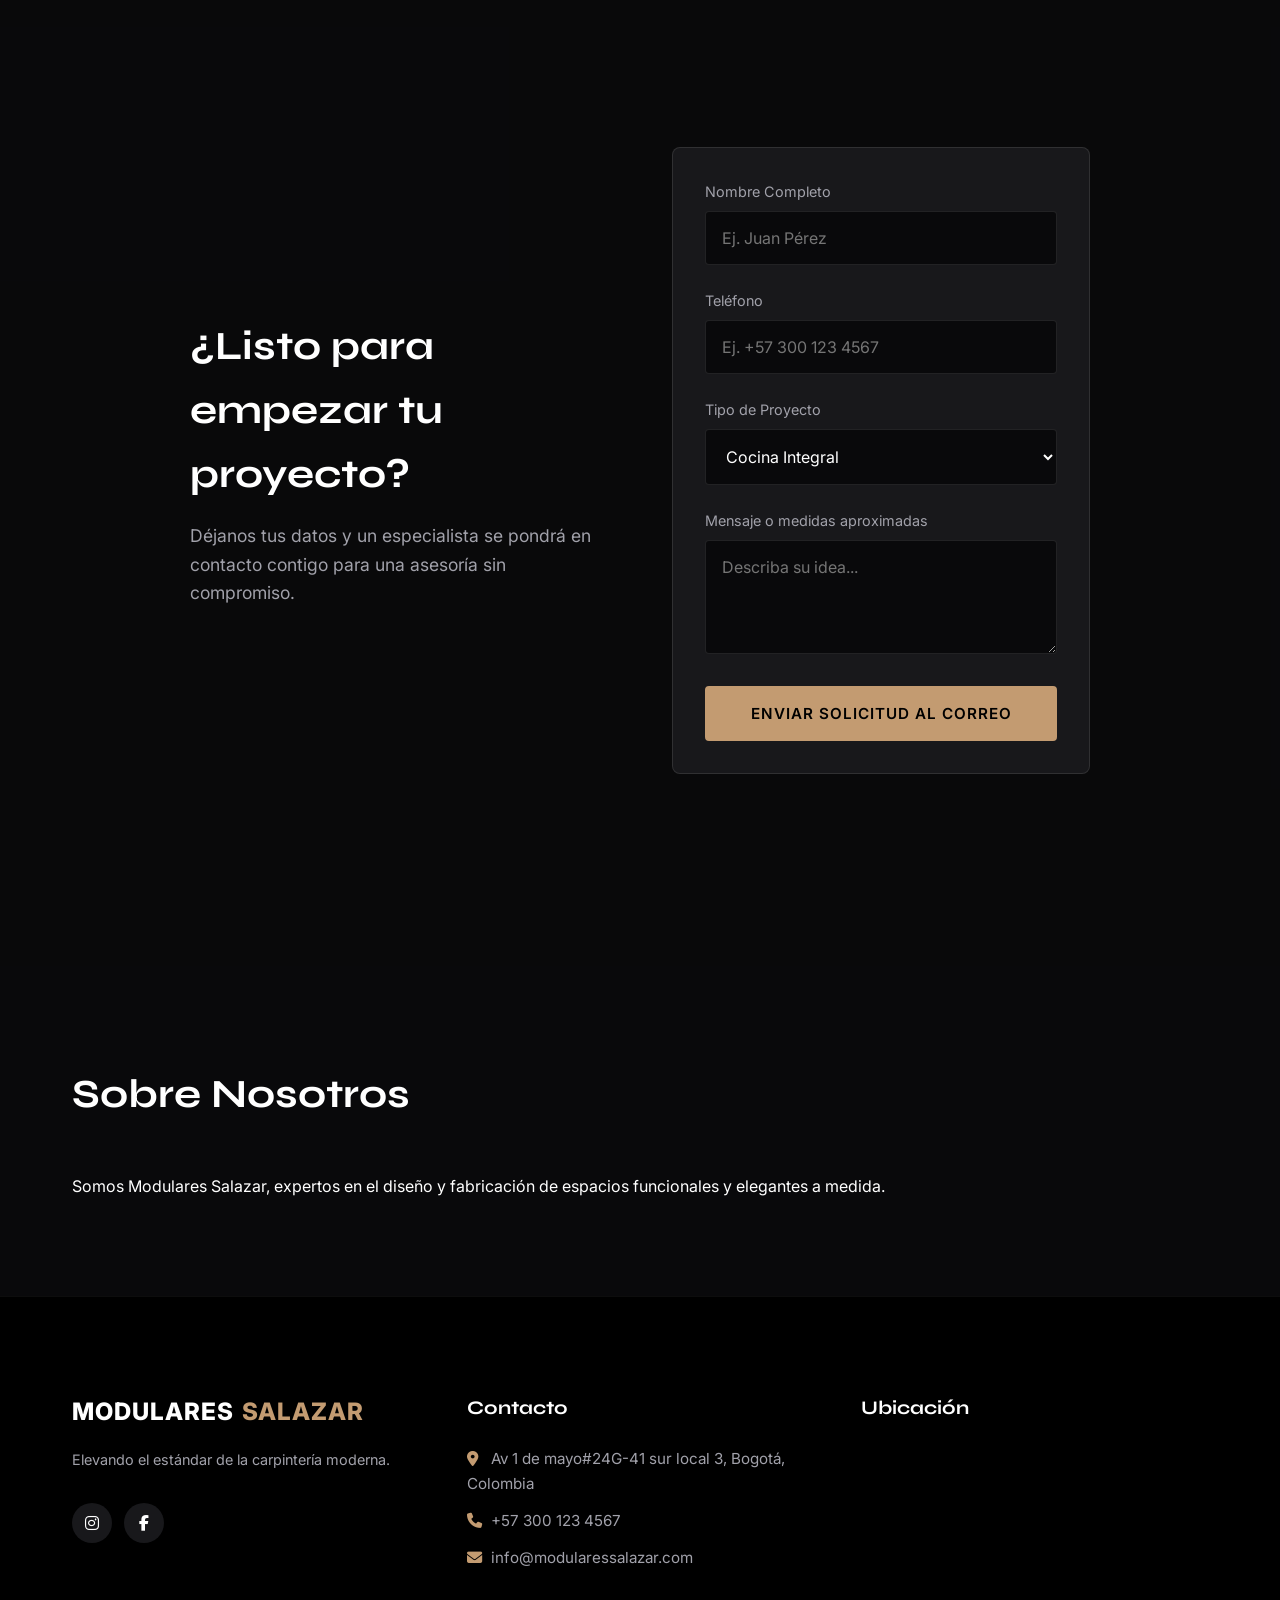
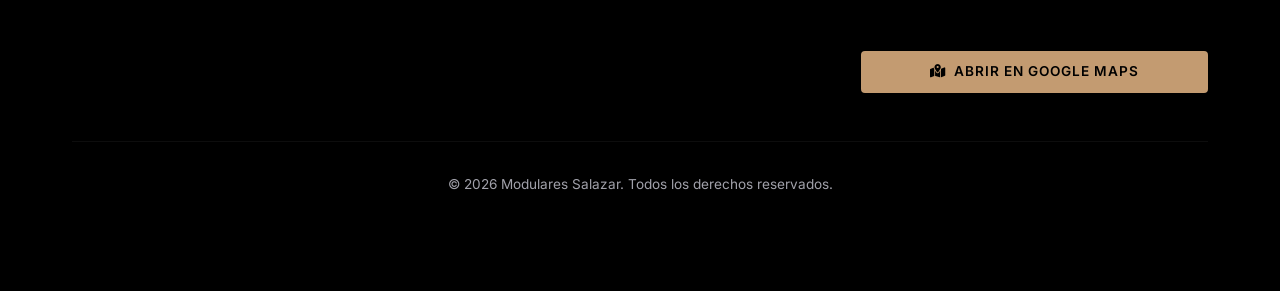
==== commit 676bac2c: "add 3D models button to hero section" ====
--- a/index.html
+++ b/index.html
@@ -52,6 +52,9 @@
             </p>
             <div class="buttons-container">
                 <a href="#cotizar" class="btn btn-primary">SOLICITAR COTIZACIÓN</a>
+                <a href="modelos-3d.html" class="btn btn-outline" style="border-color: var(--accent-gold); color: var(--accent-gold); background-color: rgba(195, 155, 113, 0.1);">
+                    <i class="fa-solid fa-cube"></i> VER MODELOS 3D
+                </a>
                 <a href="#" class="btn btn-outline">
                     <i class="fa-brands fa-whatsapp"></i> WHATSAPP
                 </a>
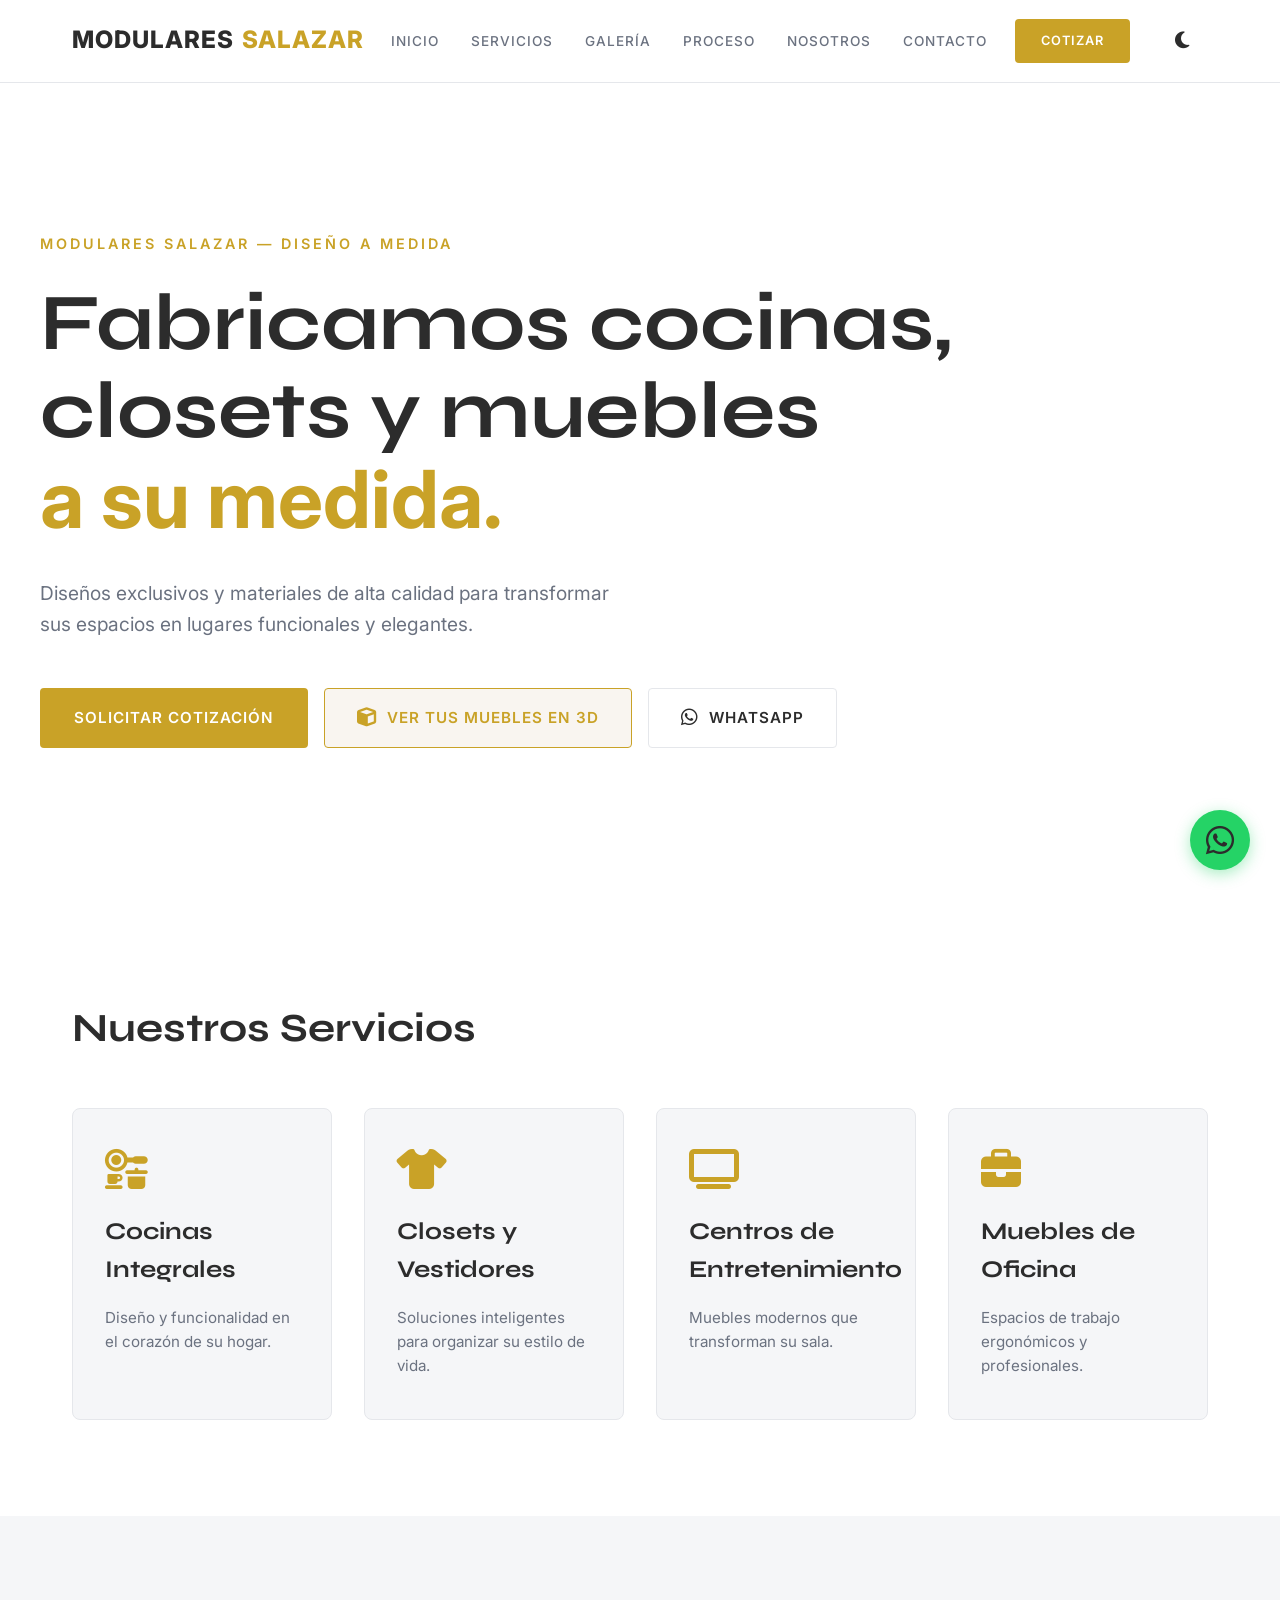
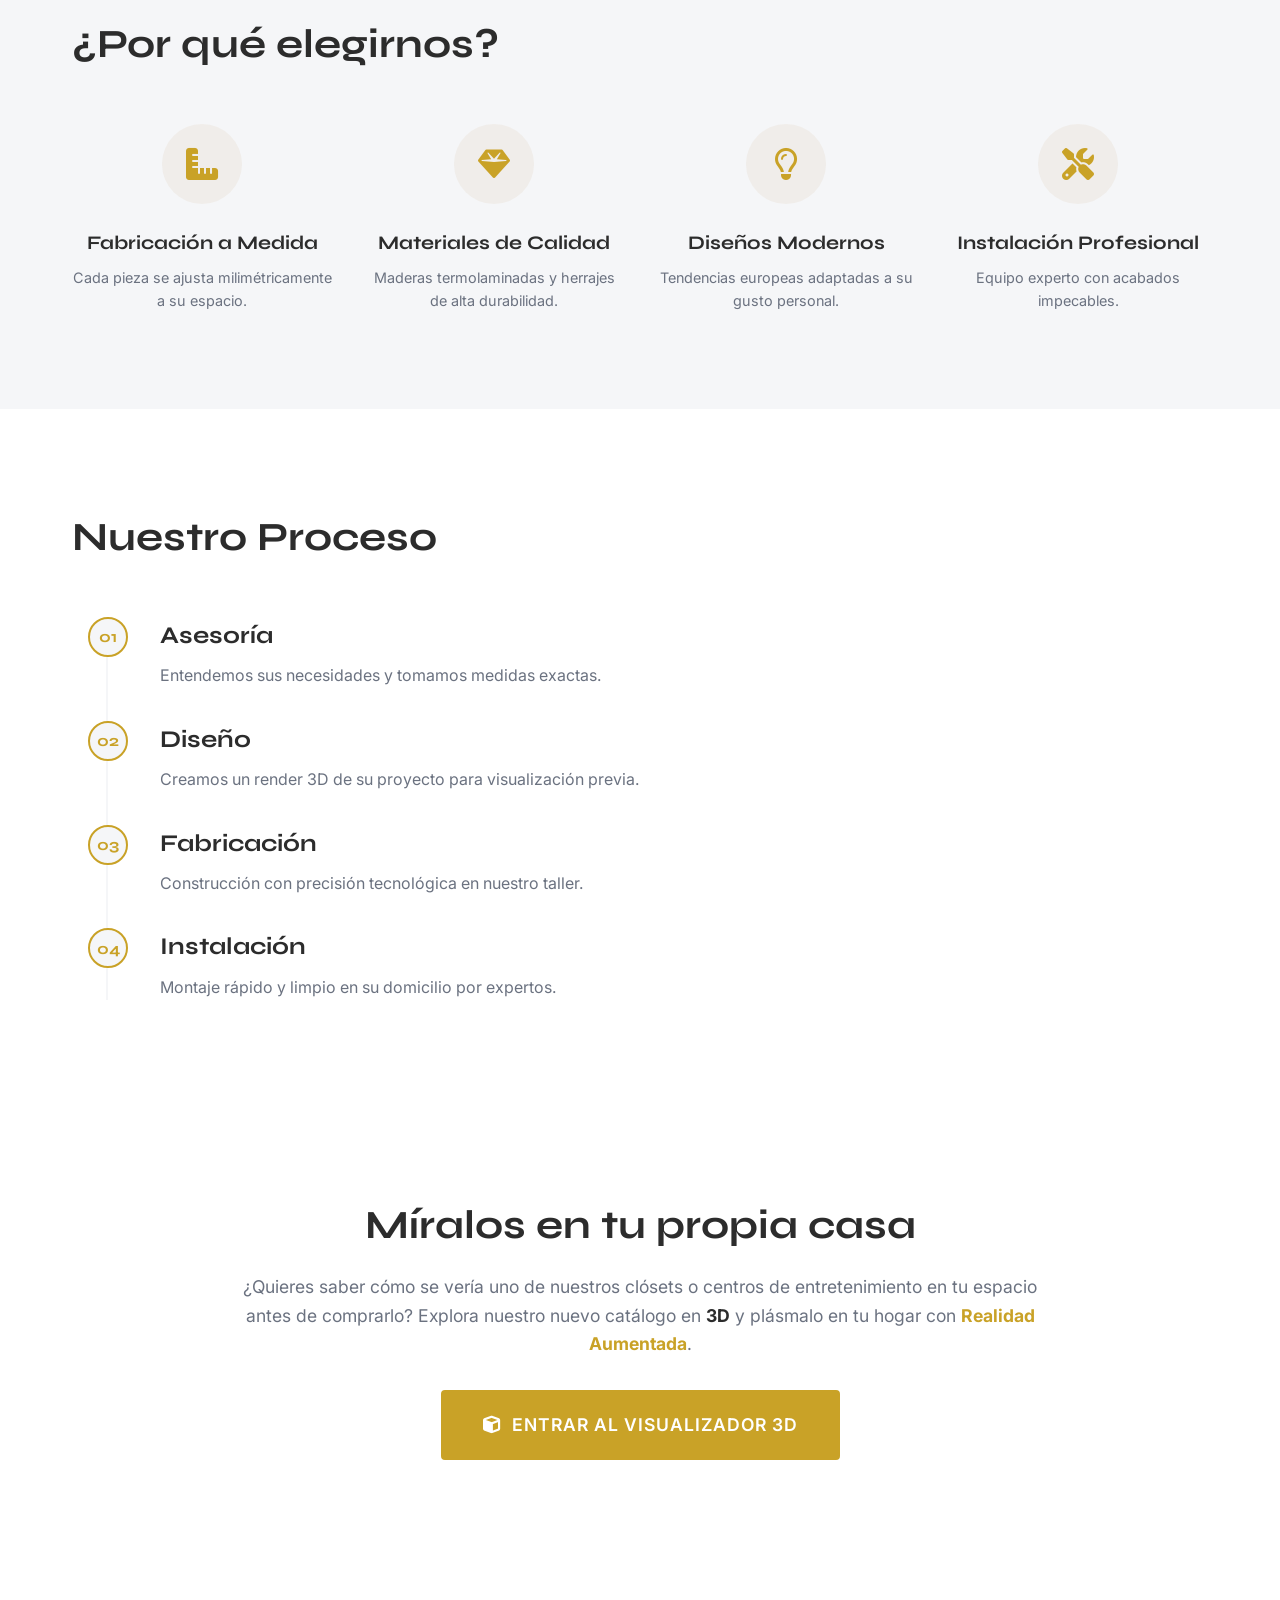
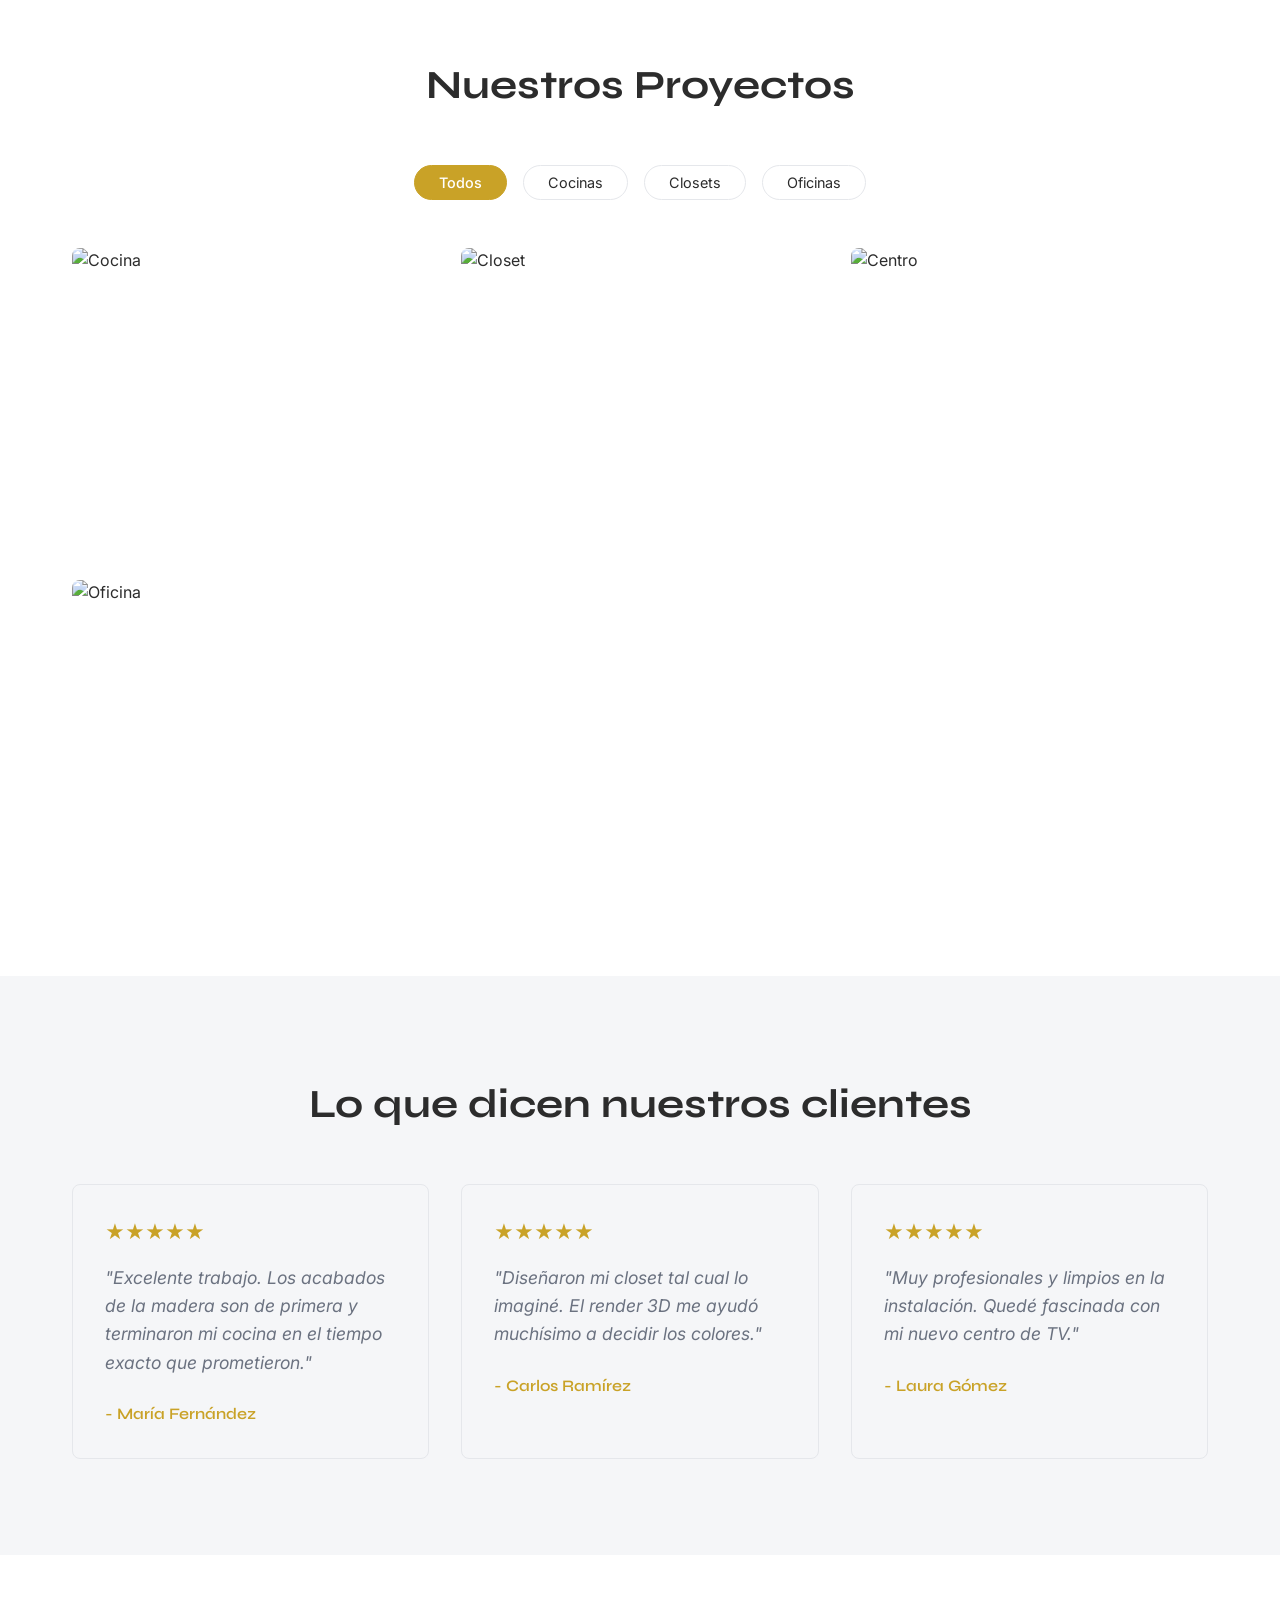
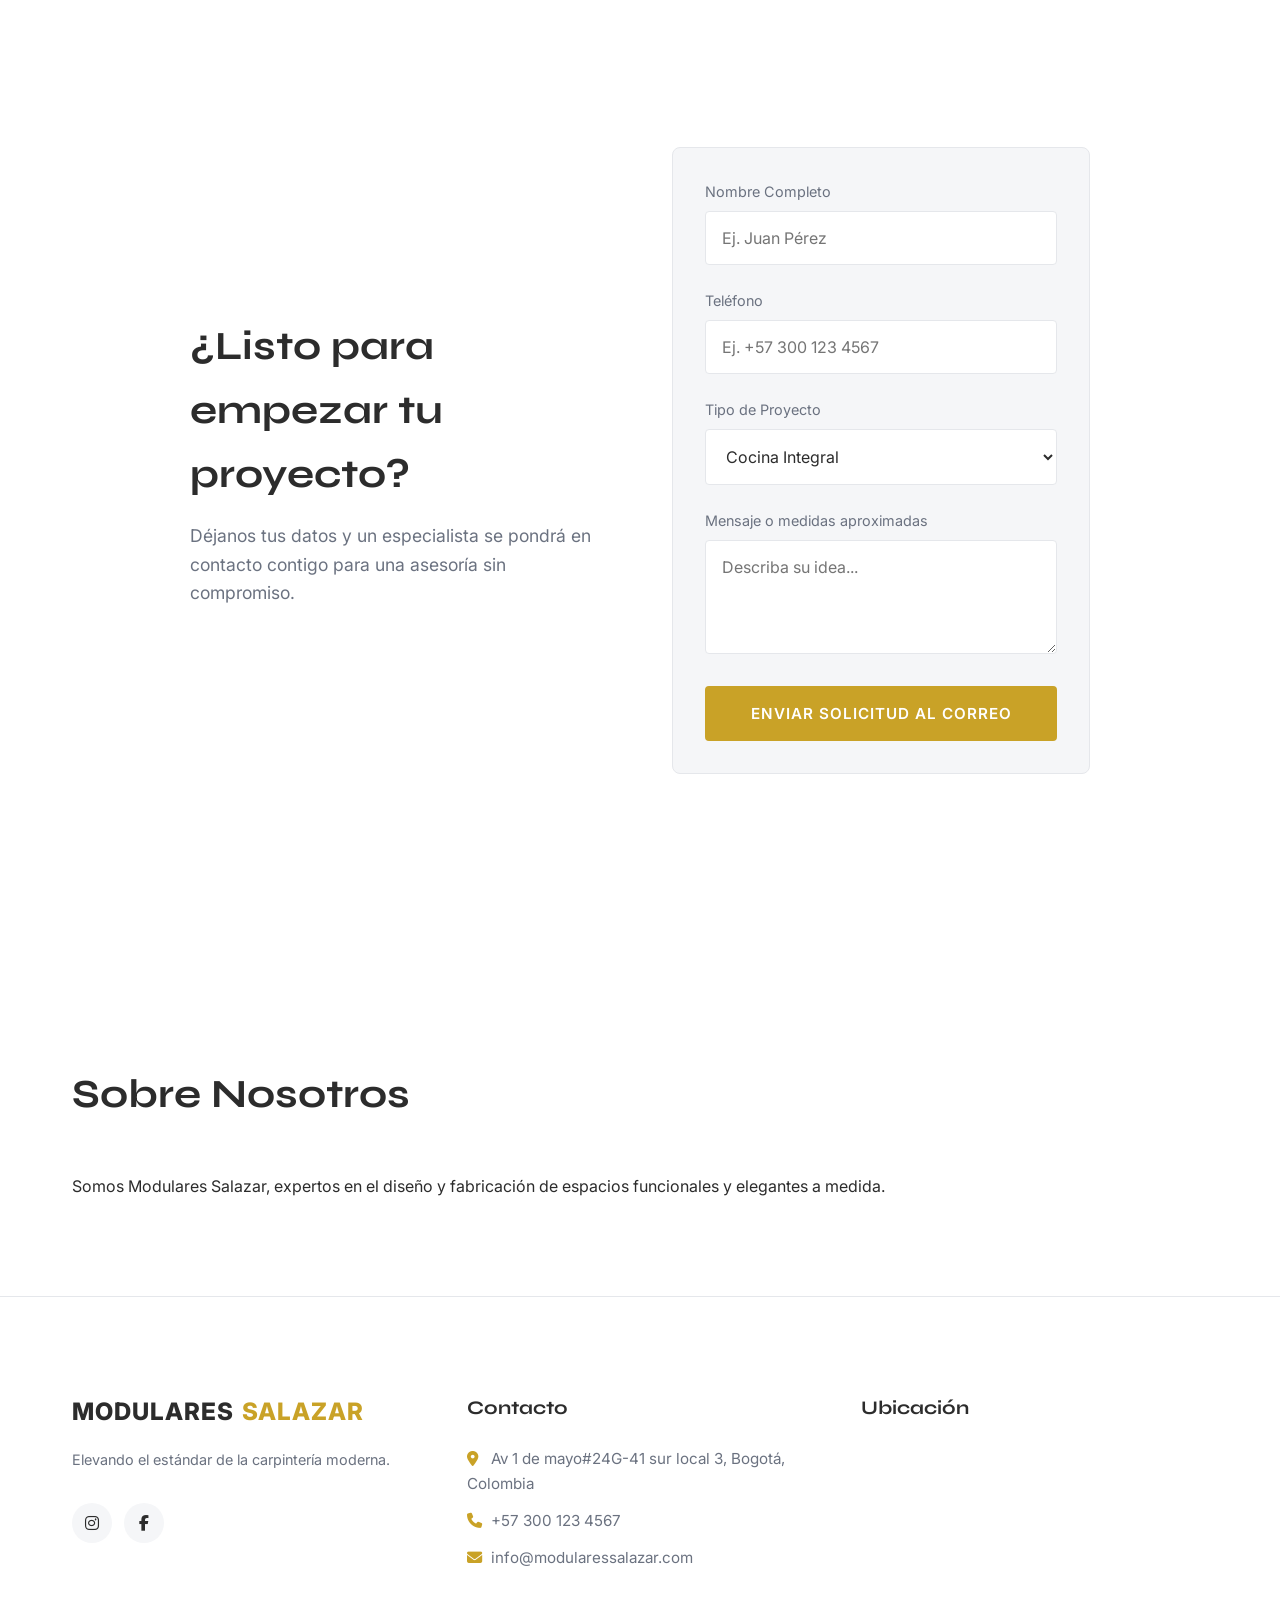
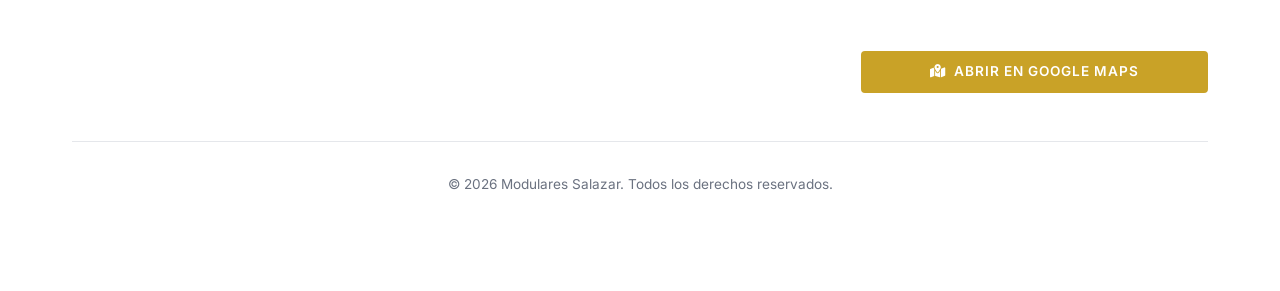
==== commit 973276cc: "feat: add light/dark theme system with toggle button" ====
--- a/index.html
+++ b/index.html
@@ -31,6 +31,9 @@
                 <li><a href="#contacto">CONTACTO</a></li>
             </ul>
             <a href="#cotizar" class="btn btn-primary btn-nav">COTIZAR</a>
+            <button id="themeToggle" class="btn btn-outline" style="border:none; padding: 0.5rem; margin-left:10px; font-size:1.2rem; cursor:pointer;" aria-label="Cambiar tema">
+                <i class="fa-solid fa-moon"></i>
+            </button>
             <div class="menu-icon">
                 <i class="fa-solid fa-bars"></i>
             </div>
@@ -52,8 +55,9 @@
             </p>
             <div class="buttons-container">
                 <a href="#cotizar" class="btn btn-primary">SOLICITAR COTIZACIÓN</a>
-                <a href="modelos-3d.html" class="btn btn-outline" style="border-color: var(--accent-gold); color: var(--accent-gold); background-color: rgba(195, 155, 113, 0.1);">
-                    <i class="fa-solid fa-cube"></i> VER MODELOS 3D
+                <a href="modelos-3d.html" class="btn btn-outline"
+                    style="border-color: var(--accent-gold); color: var(--accent-gold); background-color: rgba(195, 155, 113, 0.1);">
+                    <i class="fa-solid fa-cube"></i> VER TUS MUEBLES EN 3D
                 </a>
                 <a href="#" class="btn btn-outline">
                     <i class="fa-brands fa-whatsapp"></i> WHATSAPP
@@ -158,11 +162,17 @@
     </section>
 
     <!-- BANNER 3D / AR -->
-    <section class="ar-banner-section" style="background-color: var(--bg-card); padding: 4rem 2rem; border-top: 1px solid rgba(255,255,255,0.05); border-bottom: 1px solid rgba(255,255,255,0.05); text-align: center;">
+    <section class="ar-banner-section"
+        style="background-color: var(--bg-card); padding: 4rem 2rem; border-top: 1px solid rgba(255,255,255,0.05); border-bottom: 1px solid rgba(255,255,255,0.05); text-align: center;">
         <div class="section-container" style="padding: 2rem;">
             <div style="max-width: 800px; margin: 0 auto;">
-                <h2 style="font-family: var(--font-heading); font-size: 2.5rem; margin-bottom: 1rem;">Míralos en tu propia casa</h2>
-                <p style="color: var(--text-secondary); font-size: 1.1rem; margin-bottom: 2rem;">¿Quieres saber cómo se vería uno de nuestros clósets o centros de entretenimiento en tu espacio antes de comprarlo? Explora nuestro nuevo catálogo en <b style="color: var(--text-primary);">3D</b> y plásmalo en tu hogar con <b style="color: var(--accent-gold);">Realidad Aumentada</b>.</p>
+                <h2 style="font-family: var(--font-heading); font-size: 2.5rem; margin-bottom: 1rem;">Míralos en tu
+                    propia casa</h2>
+                <p style="color: var(--text-secondary); font-size: 1.1rem; margin-bottom: 2rem;">¿Quieres saber cómo se
+                    vería uno de nuestros clósets o centros de entretenimiento en tu espacio antes de comprarlo? Explora
+                    nuestro nuevo catálogo en <b style="color: var(--text-primary);">3D</b> y plásmalo en tu hogar con
+                    <b style="color: var(--accent-gold);">Realidad Aumentada</b>.
+                </p>
                 <a href="modelos-3d.html" class="btn btn-primary" style="padding: 1.2rem 2.5rem; font-size: 1.1rem;">
                     <i class="fa-solid fa-cube" style="margin-right: 10px;"></i> ENTRAR AL VISUALIZADOR 3D
                 </a>
@@ -244,7 +254,8 @@
                     <p>Déjanos tus datos y un especialista se pondrá en contacto contigo para una asesoría sin
                         compromiso.</p>
                 </div>
-                <form id="contactForm" class="quote-form" action="https://formsubmit.co/nextlineenterprice@gmail.com" method="POST">
+                <form id="contactForm" class="quote-form" action="https://formsubmit.co/nextlineenterprice@gmail.com"
+                    method="POST">
                     <!-- FormSubmit Configuration -->
                     <input type="hidden" name="_subject" value="Nueva Solicitud de Cotización">
                     <input type="hidden" name="_template" value="table">
@@ -273,9 +284,12 @@
                         <label>Mensaje o medidas aproximadas</label>
                         <textarea name="Mensaje" rows="4" placeholder="Describa su idea..." required></textarea>
                     </div>
-                    <button type="submit" id="submitBtn" class="btn btn-primary w-100">ENVIAR SOLICITUD AL CORREO</button>
+                    <button type="submit" id="submitBtn" class="btn btn-primary w-100">ENVIAR SOLICITUD AL
+                        CORREO</button>
                     <!-- Contenedor para el mensaje de respuesta -->
-                    <div id="formMessage" style="display: none; margin-top: 1rem; padding: 1rem; border-radius: 4px; text-align: center; font-weight: 500;"></div>
+                    <div id="formMessage"
+                        style="display: none; margin-top: 1rem; padding: 1rem; border-radius: 4px; text-align: center; font-weight: 500;">
+                    </div>
                 </form>
             </div>
         </div>
@@ -300,7 +314,8 @@
                     </div>
                     <p class="footer-slogan">Elevando el estándar de la carpintería moderna.</p>
                     <div class="social-links">
-                        <a href="#"><i class="fa-brands fa-instagram"></i></a>
+                        <a href="https://www.instagram.com/modulares.salazar/"><i
+                                class="fa-brands fa-instagram"></i></a>
                         <a href="#"><i class="fa-brands fa-facebook-f"></i></a>
                     </div>
                 </div>
--- a/style.css
+++ b/style.css
@@ -1,14 +1,49 @@
 /* Base Resets & Variables */
 :root {
-    --bg-dark: #09090b;
-    --bg-card: #18181b;
-    --text-primary: #ffffff;
-    --text-secondary: #a1a1aa;
-    --accent-gold: #c39b71;
-    --accent-gold-hover: #b08d6a;
+    /* Tema Claro (Por Defecto) */
+    --bg-main: #FFFFFF;
+    --bg-secondary: #F5F6F8;
+    --text-primary: #2C2C2C;
+    --text-secondary: #6B7280;
+    --color-primary: #0B3A6E;
+    --color-secondary: #1F5FA8;
+    --accent-gold: #C9A227;
+    --accent-gold-hover: #B8921F;
+    --border-color: #E5E7EB;
+    
+    /* Para Navbars / Hero gradients */
+    --bg-navbar: rgba(255, 255, 255, 0.85);
+    --hero-overlay-1: rgba(255, 255, 255, 0.5);
+    --hero-overlay-2: rgba(255, 255, 255, 0.8);
+    --hero-overlay-3: rgba(255, 255, 255, 1);
+    
+    --btn-text: #FFFFFF;
+    --quote-overlay: rgba(255, 255, 255, 0.9);
+    
     --font-heading: 'Syne', sans-serif;
     --font-body: 'Inter', sans-serif;
     --transition: all 0.3s ease;
+}
+
+[data-theme="dark"] {
+    /* Tema Oscuro */
+    --bg-main: #0A192F;
+    --bg-secondary: #112240;
+    --text-primary: #E6EDF3;
+    --text-secondary: #9CA3AF;
+    --color-primary: #1F5FA8;
+    --color-secondary: #0B3A6E;
+    --accent-gold: #C9A227;
+    --accent-gold-hover: #B8921F;
+    --border-color: #233554;
+    
+    --bg-navbar: rgba(10, 25, 47, 0.85);
+    --hero-overlay-1: rgba(10, 25, 47, 0.5);
+    --hero-overlay-2: rgba(10, 25, 47, 0.8);
+    --hero-overlay-3: rgba(10, 25, 47, 1);
+    
+    --btn-text: #0A192F;
+    --quote-overlay: rgba(10, 25, 47, 0.9);
 }
 
 html {
@@ -23,7 +58,7 @@
 }
 
 body {
-    background-color: var(--bg-dark);
+    background-color: var(--bg-main);
     color: var(--text-primary);
     line-height: 1.6;
     overflow-x: hidden;
@@ -55,7 +90,7 @@
     font-size: 2.5rem;
     font-weight: 700;
     margin-bottom: 3rem;
-    color: #fff;
+    color: var(--text-primary);
 }
 
 /* Grid Layouts */
@@ -108,7 +143,7 @@
 
 .btn-primary {
     background-color: var(--accent-gold);
-    color: #000;
+    color: var(--btn-text);
     border: 2px solid var(--accent-gold);
     cursor: pointer;
 }
@@ -120,8 +155,8 @@
 
 .btn-outline {
     background-color: transparent;
-    color: white;
-    border: 1px solid rgba(255, 255, 255, 0.3);
+    color: var(--text-primary);
+    border: 1px solid var(--border-color);
 }
 
 .btn-outline i {
@@ -130,8 +165,8 @@
 }
 
 .btn-outline:hover {
-    background-color: rgba(255, 255, 255, 0.1);
-    border-color: rgba(255, 255, 255, 0.5);
+    background-color: var(--bg-secondary);
+    border-color: var(--border-color);
 }
 
 /* --- Navbar --- */
@@ -141,9 +176,9 @@
     left: 0;
     width: 100%;
     z-index: 100;
-    background-color: rgba(9, 9, 11, 0.85);
+    background-color: var(--bg-navbar);
     backdrop-filter: blur(10px);
-    border-bottom: 1px solid rgba(255, 255, 255, 0.05);
+    border-bottom: 1px solid var(--border-color);
 }
 
 .nav-container {
@@ -162,7 +197,7 @@
 }
 
 .logo-modulares {
-    color: #ffffff;
+    color: var(--text-primary);
 }
 
 .logo-salazar {
@@ -205,7 +240,7 @@
     position: relative;
     height: 100vh;
     min-height: 800px;
-    background-image: linear-gradient(to bottom, rgba(9, 9, 11, 0.5) 0%, rgba(9, 9, 11, 0.8) 60%, rgba(9, 9, 11, 1) 100%),
+    background-image: linear-gradient(to bottom, var(--hero-overlay-1) 0%, var(--hero-overlay-2) 60%, var(--hero-overlay-3) 100%),
         url('https://images.unsplash.com/photo-1556910103-1c02745aae4d?ixlib=rb-4.0.3&auto=format&fit=crop&w=1920&q=80');
     background-size: cover;
     background-position: center;
@@ -256,10 +291,10 @@
 
 /* --- Services --- */
 .card {
-    background-color: var(--bg-card);
+    background-color: var(--bg-secondary);
     padding: 2.5rem 2rem;
     border-radius: 8px;
-    border: 1px solid rgba(255, 255, 255, 0.05);
+    border: 1px solid var(--border-color);
     transition: var(--transition);
 }
 
@@ -286,7 +321,7 @@
 
 /* --- Advantages --- */
 .advantages-section {
-    background-color: #121214;
+    background-color: var(--bg-secondary);
 }
 
 .advantage-item {
@@ -332,7 +367,7 @@
     top: 0;
     bottom: 0;
     width: 2px;
-    background-color: rgba(255, 255, 255, 0.1);
+    background-color: var(--bg-secondary);
 }
 
 .timeline-item {
@@ -344,7 +379,7 @@
 .timeline-number {
     width: 40px;
     height: 40px;
-    background-color: var(--bg-card);
+    background-color: var(--bg-secondary);
     color: var(--accent-gold);
     border: 2px solid var(--accent-gold);
     border-radius: 50%;
@@ -377,8 +412,8 @@
 
 .filter-btn {
     background: none;
-    border: 1px solid rgba(255, 255, 255, 0.2);
-    color: white;
+    border: 1px solid var(--border-color);
+    color: var(--text-primary);
     padding: 0.5rem 1.5rem;
     border-radius: 30px;
     cursor: pointer;
@@ -390,7 +425,7 @@
 .filter-btn.active {
     background-color: var(--accent-gold);
     border-color: var(--accent-gold);
-    color: #000;
+    color: var(--btn-text);
     font-weight: 500;
 }
 
@@ -426,7 +461,7 @@
     font-family: var(--font-heading);
     font-size: 1.2rem;
     font-weight: 600;
-    color: white;
+    color: var(--text-primary);
     transform: translateY(20px);
     transition: var(--transition);
 }
@@ -445,14 +480,14 @@
 
 /* --- Testimonials --- */
 .testimonials-section {
-    background-color: #121214;
+    background-color: var(--bg-secondary);
 }
 
 .testimonial-card {
-    background-color: var(--bg-card);
+    background-color: var(--bg-secondary);
     padding: 2rem;
     border-radius: 8px;
-    border: 1px solid rgba(255, 255, 255, 0.05);
+    border: 1px solid var(--border-color);
 }
 
 .stars {
@@ -464,7 +499,7 @@
 .testimonial-card p {
     font-size: 1.1rem;
     font-style: italic;
-    color: #ddd;
+    color: var(--text-secondary);
     margin-bottom: 1.5rem;
 }
 
@@ -487,7 +522,7 @@
     content: '';
     position: absolute;
     inset: 0;
-    background-color: rgba(9, 9, 11, 0.9);
+    background-color: var(--quote-overlay);
 }
 
 .quote-wrapper {
@@ -512,10 +547,10 @@
 }
 
 .quote-form {
-    background-color: var(--bg-card);
+    background-color: var(--bg-secondary);
     padding: 2rem;
     border-radius: 8px;
-    border: 1px solid rgba(255, 255, 255, 0.1);
+    border: 1px solid var(--border-color);
 }
 
 .form-group {
@@ -534,9 +569,9 @@
 .form-group textarea {
     width: 100%;
     padding: 1rem;
-    background-color: #09090b;
-    border: 1px solid rgba(255, 255, 255, 0.1);
-    color: white;
+    background-color: var(--bg-main);
+    border: 1px solid var(--border-color);
+    color: var(--text-primary);
     border-radius: 4px;
     font-size: 1rem;
     outline: none;
@@ -551,8 +586,8 @@
 
 /* --- Footer --- */
 .footer-section {
-    background-color: #000;
-    border-top: 1px solid rgba(255, 255, 255, 0.05);
+    background-color: var(--btn-text);
+    border-top: 1px solid var(--border-color);
 }
 
 .footer-slogan {
@@ -562,8 +597,8 @@
 }
 
 .social-links a {
-    color: white;
-    background-color: var(--bg-card);
+    color: var(--text-primary);
+    background-color: var(--bg-secondary);
     width: 40px;
     height: 40px;
     display: inline-flex;
@@ -577,7 +612,7 @@
 
 .social-links a:hover {
     background-color: var(--accent-gold);
-    color: #000;
+    color: var(--btn-text);
 }
 
 .footer-contact h3 {
@@ -598,7 +633,7 @@
 
 .footer-bottom {
     text-align: center;
-    border-top: 1px solid rgba(255, 255, 255, 0.05);
+    border-top: 1px solid var(--border-color);
     margin-top: 3rem;
     padding-top: 2rem;
     color: var(--text-secondary);
@@ -613,7 +648,7 @@
     width: 60px;
     height: 60px;
     background-color: #25D366;
-    color: white;
+    color: var(--text-primary);
     border-radius: 50%;
     font-size: 2rem;
     display: flex;
